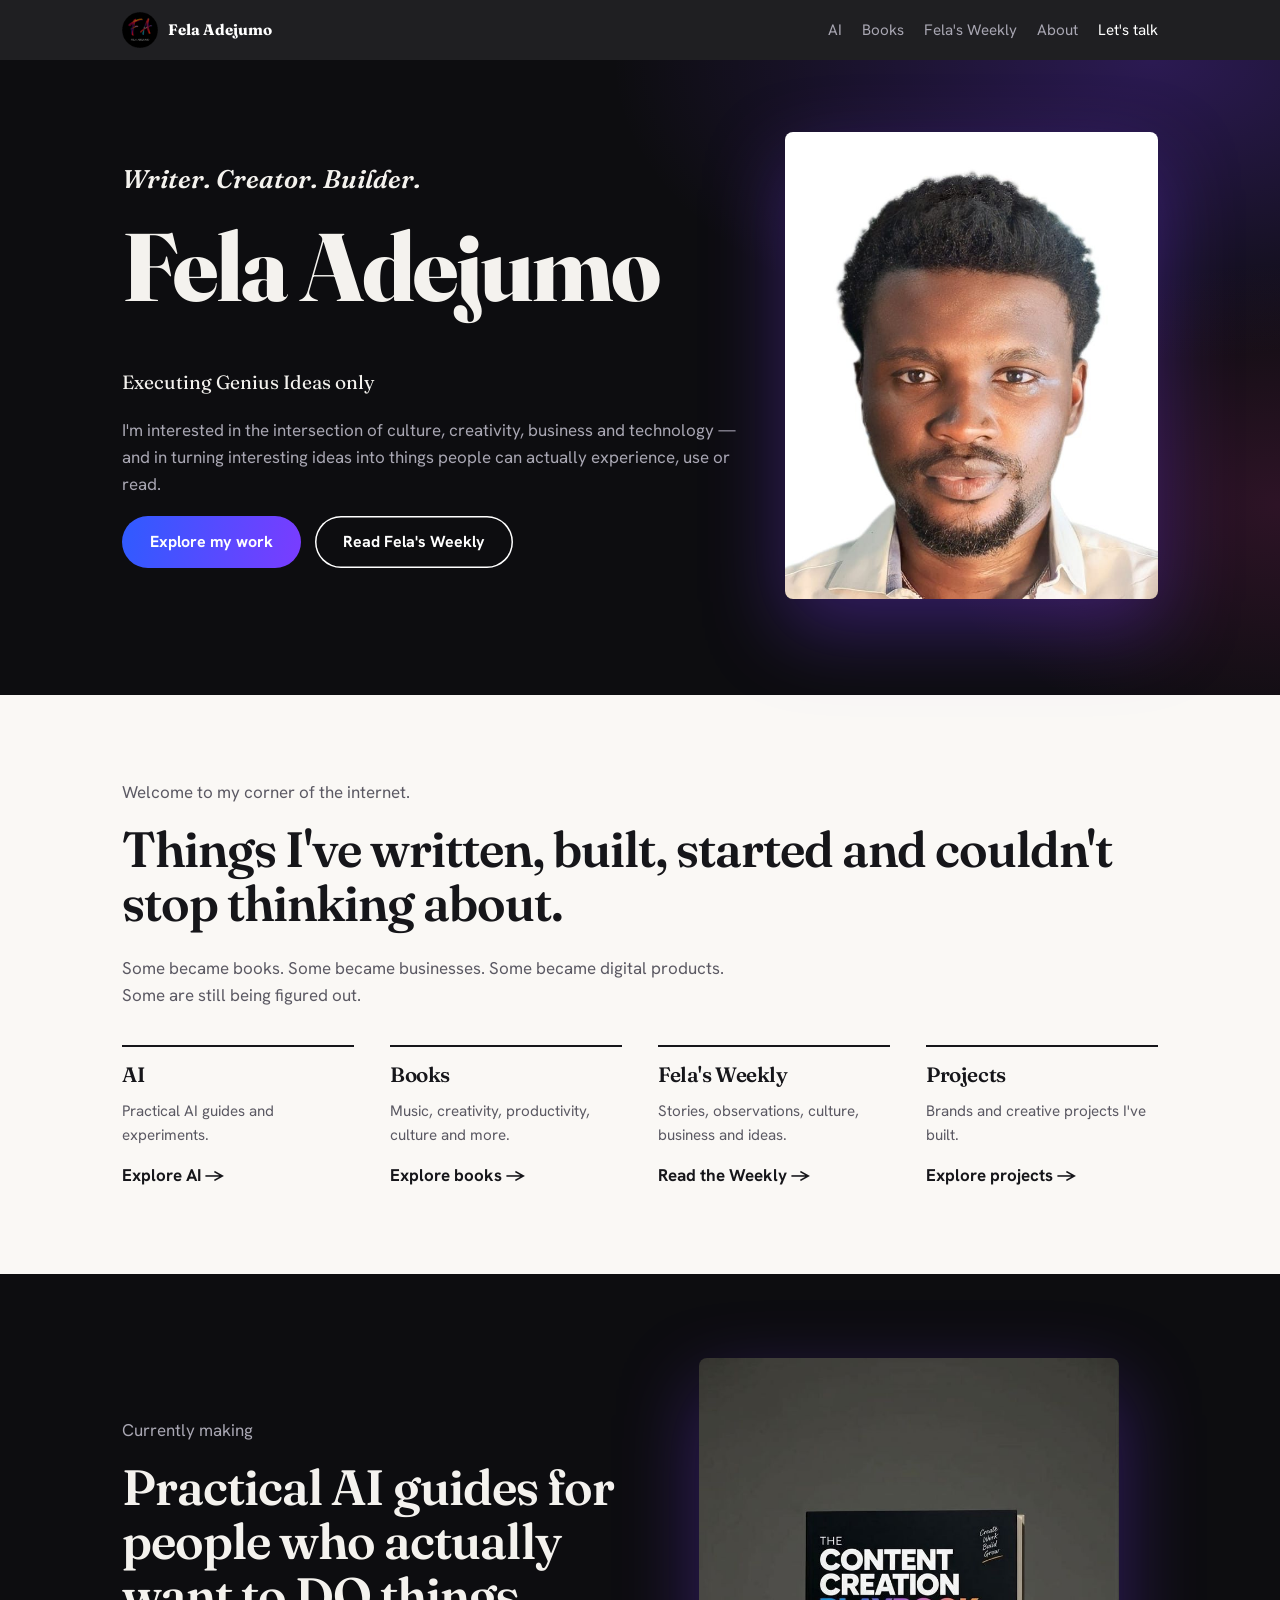
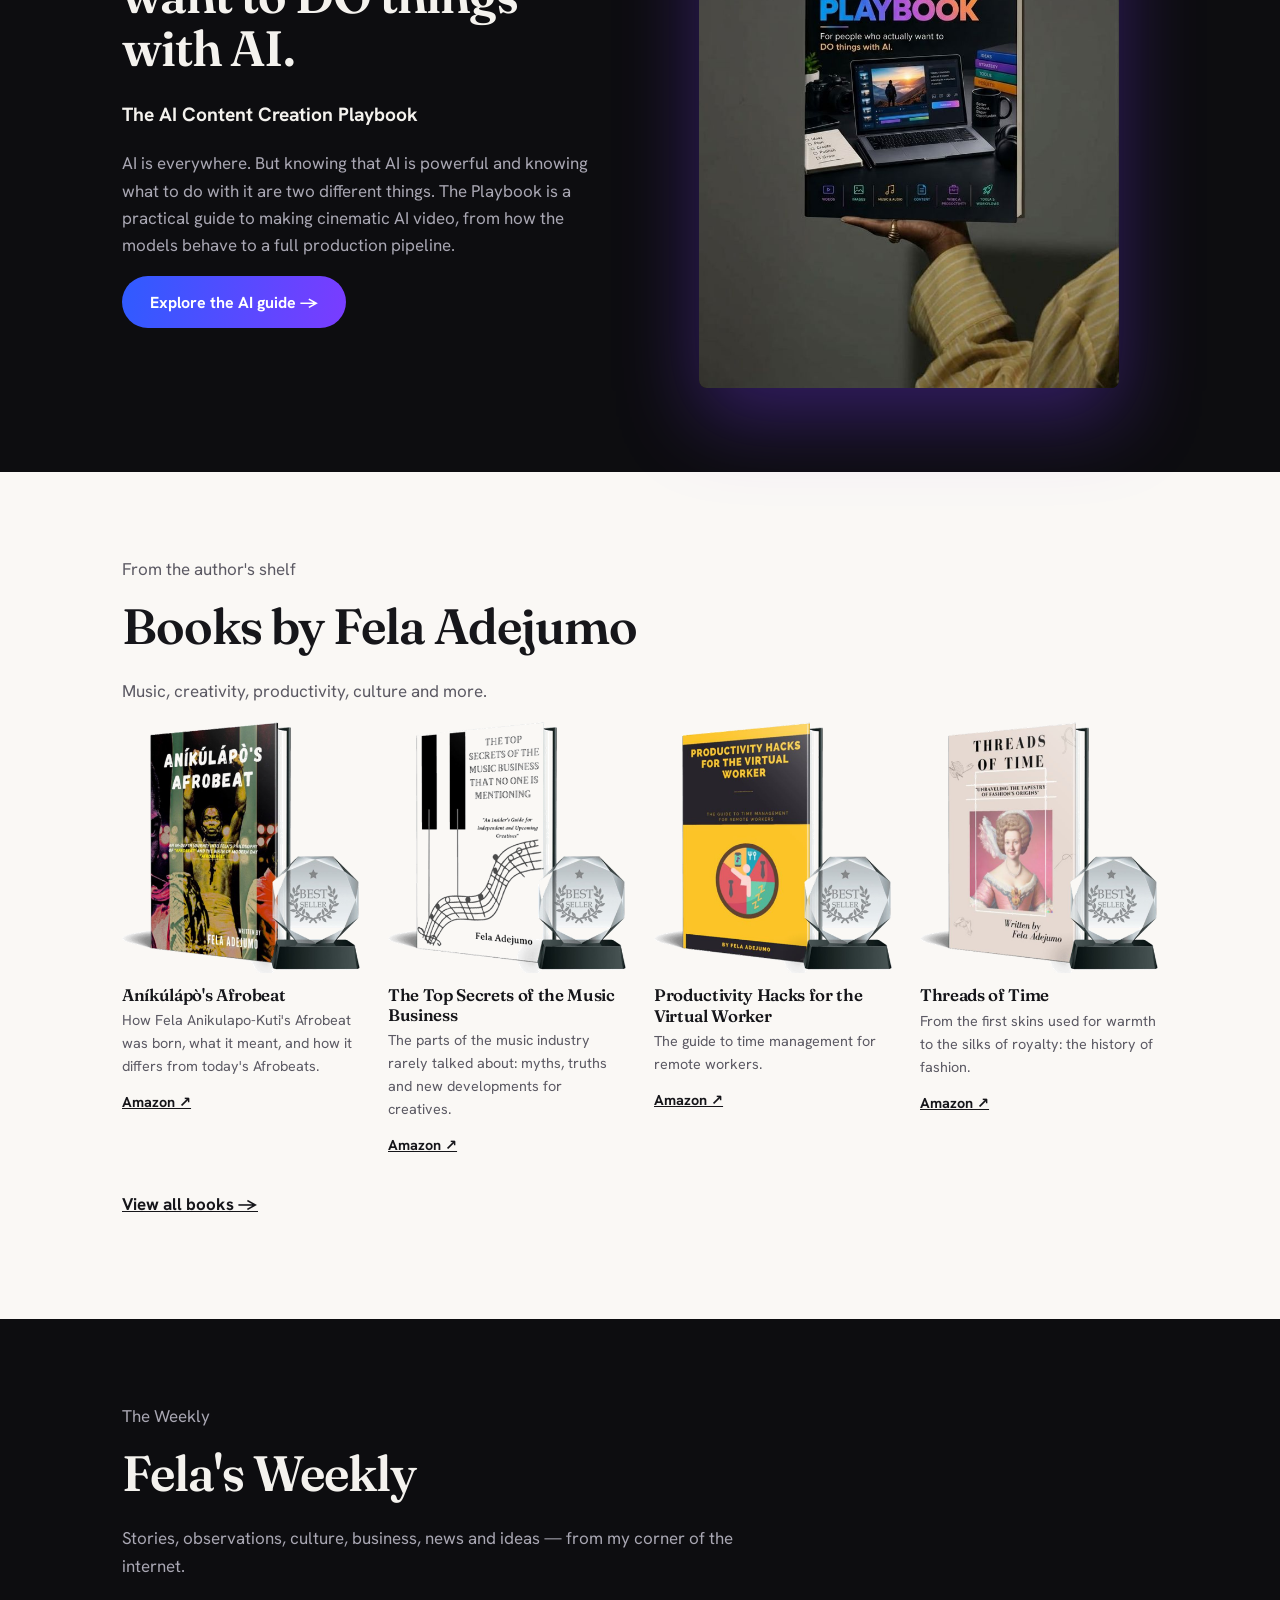
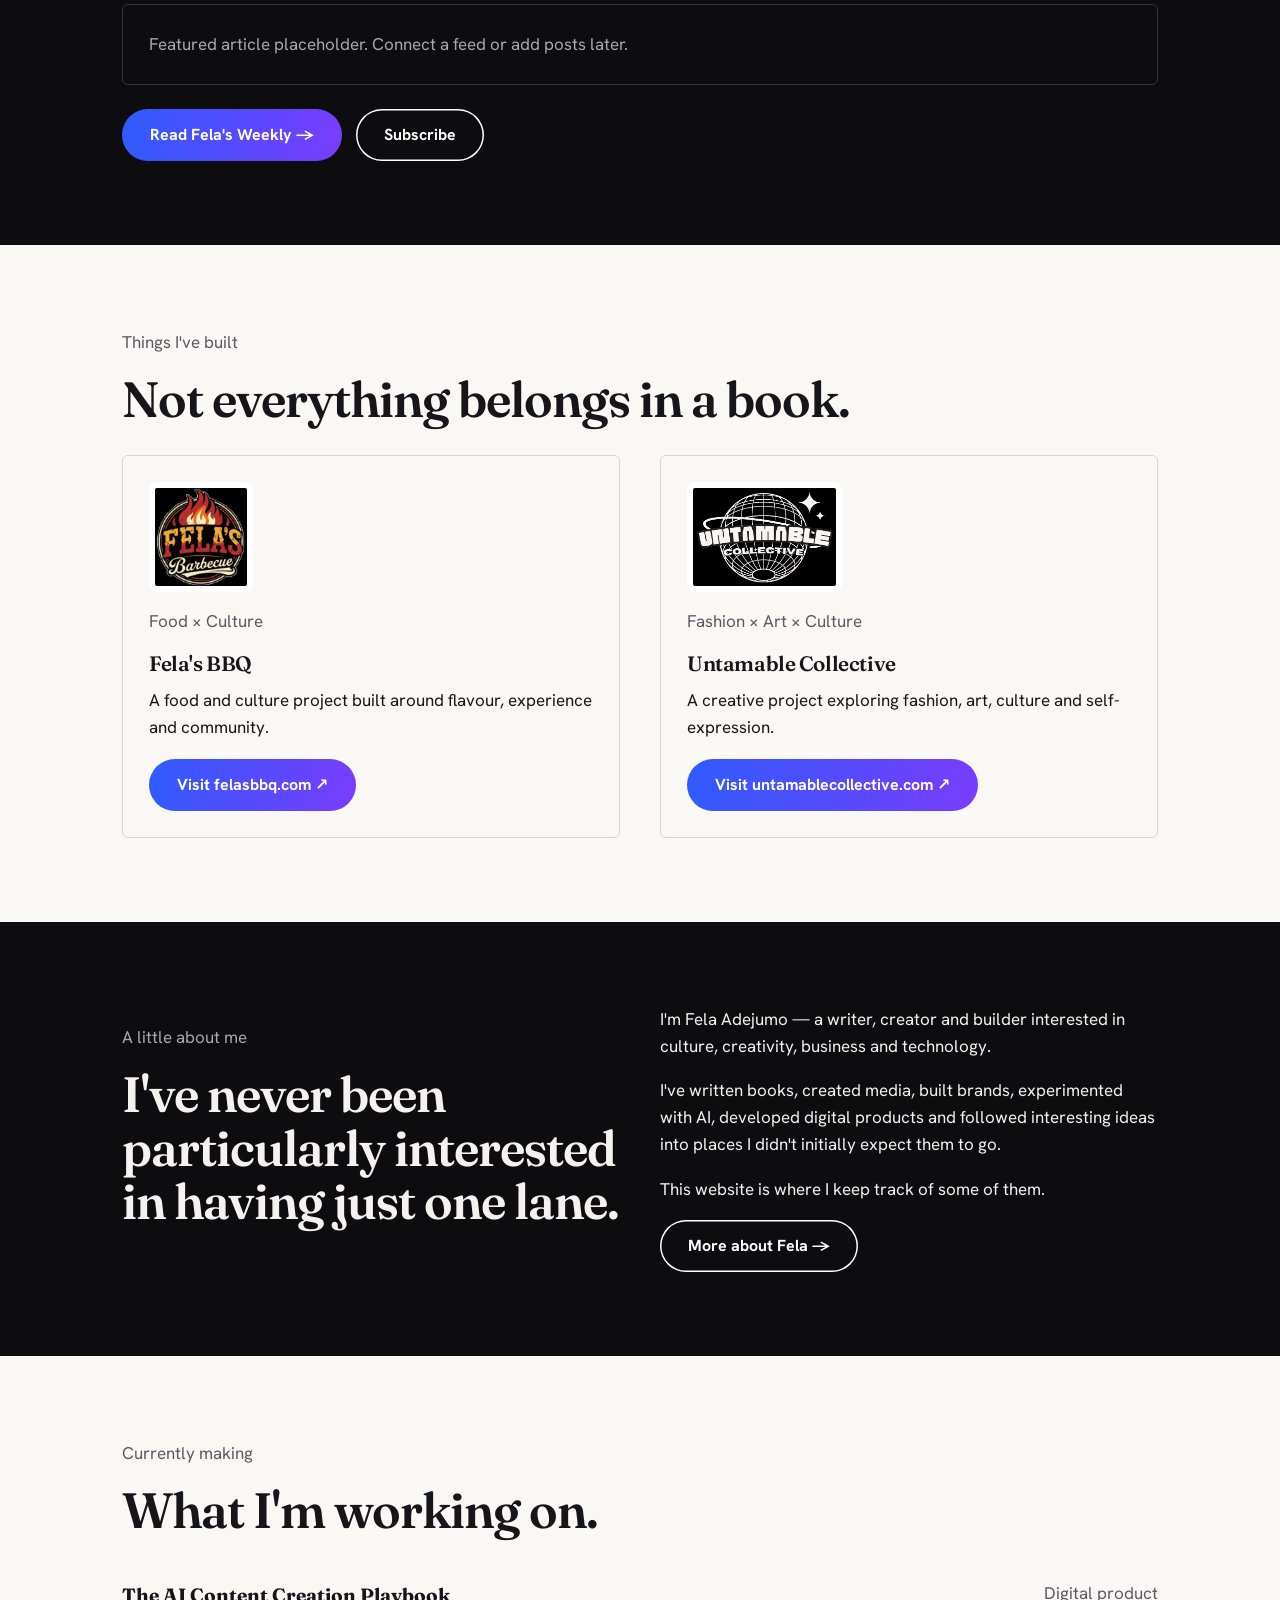
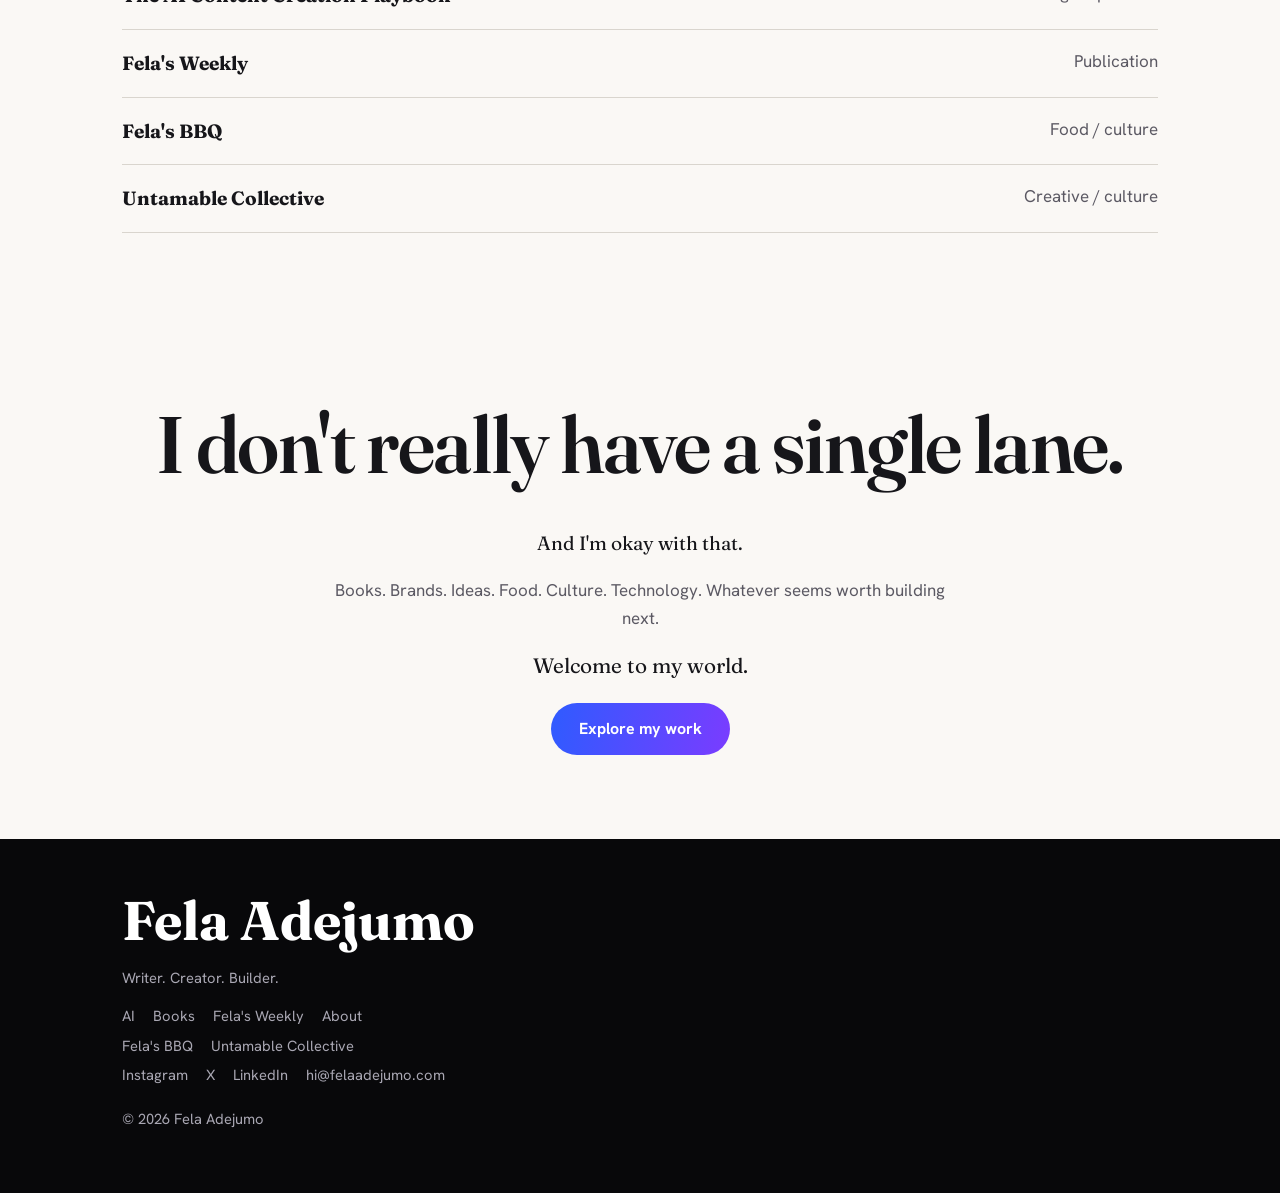
==== index.html @ f8b36928 "Update homepage hero text" ====
<!DOCTYPE html><html lang="en"><head><meta charset="utf-8"><meta name="viewport" content="width=device-width,initial-scale=1,viewport-fit=cover"><title>Fela Adejumo — Writer, Creator & Builder</title><meta name="description" content="The official home of Fela Adejumo — writer, creator and builder exploring culture, creativity, business, technology, books, digital products and more."><meta property="og:title" content="Fela Adejumo — Writer, Creator & Builder"><meta property="og:description" content="The official home of Fela Adejumo — writer, creator and builder exploring culture, creativity, business, technology, books, digital products and more."><meta property="og:type" content="website"><link rel="preconnect" href="https://fonts.googleapis.com"><link rel="preconnect" href="https://fonts.gstatic.com" crossorigin><link href="https://fonts.googleapis.com/css2?family=Fraunces:opsz,wght@9..144,400;9..144,600;9..144,800&family=Hanken+Grotesk:wght@400;500;700&display=swap" rel="stylesheet"><link rel="icon" href="/assets/favicon.png"><link rel="stylesheet" href="/assets/site.css"></head><body><nav><div class="wrap"><a href="/" style="margin:0;color:#fff;display:flex;align-items:center;gap:10px"><img src="/assets/logo.png" alt="" width="36" height="36"><b>Fela Adejumo</b></a><div class="links"><a href="/ai">AI</a><a href="/books">Books</a><a href="/felasweekly">Fela's Weekly</a><a href="/about">About</a><a class="cta" href="/about#talk" style="color:#fff">Let's talk</a></div></div></nav>
<header class="hero dark"><div class="wrap grid2" style="grid-template-columns:1.25fr .75fr"><div><p class="tag">Writer. Creator. Builder.</p><h1>Fela Adejumo</h1>
<p class="lede" style="font-family:var(--serif);max-width:24em">Executing Genius Ideas only</p>
<p class="mute">I'm interested in the intersection of culture, creativity, business and technology — and in turning interesting ideas into things people can actually experience, use or read.</p>
<div class="row"><a class="btn" href="#paths">Explore my work</a><a class="btn ghost" href="/felasweekly">Read Fela's Weekly</a></div>
</div><img class="shot" src="/assets/fela.jpg" alt="Portrait of Fela Adejumo" style="margin-inline:auto"></div></header>
<section id="paths"><div class="wrap"><p class="mute">Welcome to my corner of the internet.</p><h2>Things I've written, built, started and couldn't stop thinking about.</h2>
<p class="mute">Some became books. Some became businesses. Some became digital products. Some are still being figured out.</p>
<div class="grid" style="margin-top:36px">
<div class="path"><h3>AI</h3><p>Practical AI guides and experiments.</p><a href="/ai">Explore AI →</a></div>
<div class="path"><h3>Books</h3><p>Music, creativity, productivity, culture and more.</p><a href="/books">Explore books →</a></div>
<div class="path"><h3>Fela's Weekly</h3><p>Stories, observations, culture, business and ideas.</p><a href="/felasweekly">Read the Weekly →</a></div>
<div class="path"><h3>Projects</h3><p>Brands and creative projects I've built.</p><a href="#projects">Explore projects →</a></div></div></div></section>
<section class="dark"><div class="wrap grid2"><div><p class="mute">Currently making</p><h2>Practical AI guides for people who actually want to DO things with AI.</h2>
<p class="lede"><strong>The AI Content Creation Playbook</strong></p>
<p class="mute">AI is everywhere. But knowing that AI is powerful and knowing what to do with it are two different things. The Playbook is a practical guide to making cinematic AI video, from how the models behave to a full production pipeline.</p>
<a class="btn" href="/ai">Explore the AI guide →</a></div>
<img class="shot" src="/assets/playbook-held.jpg" alt="The AI Content Creation Playbook cover" style="margin-inline:auto"></div></section>
<section><div class="wrap"><p class="mute">From the author's shelf</p><h2>Books by Fela Adejumo</h2><p class="mute">Music, creativity, productivity, culture and more.</p><div class="books"><div class="book"><img src="/assets/books/anikulapos-afrobeat.png" alt="Aníkúlápò's Afrobeat book mockup" loading="lazy"><h3>Aníkúlápò's Afrobeat</h3><p>How Fela Anikulapo-Kuti's Afrobeat was born, what it meant, and how it differs from today's Afrobeats.</p><a href="https://www.amazon.com/dp/B0BW23RTCP" target="_blank" rel="noopener" style="font-weight:700;font-size:.9rem">Amazon ↗</a></div><div class="book"><img src="/assets/books/top-secrets-music-business.png" alt="The Top Secrets of the Music Business book mockup" loading="lazy"><h3>The Top Secrets of the Music Business</h3><p>The parts of the music industry rarely talked about: myths, truths and new developments for creatives.</p><a href="https://www.amazon.com/dp/B0BT4ZFTXP" target="_blank" rel="noopener" style="font-weight:700;font-size:.9rem">Amazon ↗</a></div><div class="book"><img src="/assets/books/productivity-hacks.png" alt="Productivity Hacks for the Virtual Worker book mockup" loading="lazy"><h3>Productivity Hacks for the Virtual Worker</h3><p>The guide to time management for remote workers.</p><a href="https://www.amazon.com/dp/B0BVD2M5XX" target="_blank" rel="noopener" style="font-weight:700;font-size:.9rem">Amazon ↗</a></div><div class="book"><img src="/assets/books/threads-of-time.png" alt="Threads of Time book mockup" loading="lazy"><h3>Threads of Time</h3><p>From the first skins used for warmth to the silks of royalty: the history of fashion.</p><a href="https://www.amazon.com/dp/B0C2RH7JQJ" target="_blank" rel="noopener" style="font-weight:700;font-size:.9rem">Amazon ↗</a></div></div><p style="margin-top:32px"><a href="/books" style="font-weight:700">View all books →</a></p></div></section>
<section class="dark"><div class="wrap"><p class="mute">The Weekly</p><h2>Fela's Weekly</h2><p class="mute">Stories, observations, culture, business, news and ideas — from my corner of the internet.</p>
<div class="card" style="margin:24px 0"><p class="mute" style="margin:0">Featured article placeholder. Connect a feed or add posts later.</p></div>
<div class="row"><a class="btn" href="/felasweekly">Read Fela's Weekly →</a><a class="btn ghost" href="/felasweekly#subscribe">Subscribe</a></div></div></section>
<section id="projects"><div class="wrap"><p class="mute">Things I've built</p><h2>Not everything belongs in a book.</h2>
<div class="grid2" style="align-items:stretch;margin-top:28px">
<div class="card"><img src="/assets/projects/felas-bbq.png" alt="Fela's Barbecue logo" height="110" style="height:110px;width:auto;max-width:100%;background:#fff;border-radius:8px;padding:6px;margin-bottom:16px;display:block"><p class="mute">Food × Culture</p><h3>Fela's BBQ</h3><p>A food and culture project built around flavour, experience and community.</p><a class="btn" href="https://felasbbq.com" rel="noopener">Visit felasbbq.com ↗</a></div>
<div class="card"><img src="/assets/projects/untamable-collective.png" alt="Untamable Collective logo" height="110" style="height:110px;width:auto;max-width:100%;background:#fff;border-radius:8px;padding:6px;margin-bottom:16px;display:block"><p class="mute">Fashion × Art × Culture</p><h3>Untamable Collective</h3><p>A creative project exploring fashion, art, culture and self-expression.</p><a class="btn" href="https://untamablecollective.com" rel="noopener">Visit untamablecollective.com ↗</a></div></div></div></section>
<section class="dark"><div class="wrap grid2"><div><p class="mute">A little about me</p><h2>I've never been particularly interested in having just one lane.</h2></div>
<div><p>I'm Fela Adejumo — a writer, creator and builder interested in culture, creativity, business and technology.</p><p>I've written books, created media, built brands, experimented with AI, developed digital products and followed interesting ideas into places I didn't initially expect them to go.</p><p>This website is where I keep track of some of them.</p><a class="btn ghost" href="/about">More about Fela →</a></div></div></section>
<section><div class="wrap"><p class="mute">Currently making</p><h2>What I'm working on.</h2><div class="list">
<div><b>The AI Content Creation Playbook</b><span class="mute">Digital product</span></div><div><b>Fela's Weekly</b><span class="mute">Publication</span></div><div><b>Fela's BBQ</b><span class="mute">Food / culture</span></div><div><b>Untamable Collective</b><span class="mute">Creative / culture</span></div></div></div></section>
<section class="big-close"><div class="wrap"><h2>I don't really have a single lane.</h2><p class="lede serif" style="margin-inline:auto">And I'm okay with that.</p>
<p class="mute" style="margin-inline:auto">Books. Brands. Ideas. Food. Culture. Technology. Whatever seems worth building next.</p><p class="serif" style="font-size:1.3rem;margin-inline:auto">Welcome to my world.</p><a class="btn" href="#paths">Explore my work</a></div></section><footer><div class="wrap"><b>Fela Adejumo</b><p>Writer. Creator. Builder.</p><div class="l"><a href="/ai">AI</a><a href="/books">Books</a><a href="/felasweekly">Fela's Weekly</a><a href="/about">About</a></div><div class="l"><a href="https://felasbbq.com">Fela's BBQ</a><a href="https://untamablecollective.com">Untamable Collective</a></div><div class="l"><a href="https://instagram.com/felaadejumo" rel="noopener">Instagram</a><a href="https://x.com/felaadejumo" rel="noopener">X</a><a href="https://linkedin.com/in/richardadejumo" rel="noopener">LinkedIn</a><a href="mailto:hi@felaadejumo.com">hi@felaadejumo.com</a></div><p style="margin-top:20px">© <span id="yr">2026</span> Fela Adejumo</p></div></footer><script>document.getElementById("yr").textContent=new Date().getFullYear()</script></body></html>
---- assets/site.css ----
:root{--bg:#faf8f5;--fg:#16161a;--mute:#5b5963;--line:#d9d5ce;--dk:#0d0d10;--dkfg:#f4f2ee;--dkmute:#a9a7b3;--blue:#2f5bff;--violet:#7a3cff;--mag:#d6339a;--serif:"Fraunces",Georgia,serif;--sans:"Hanken Grotesk",system-ui,sans-serif;box-sizing:border-box;padding-top:env(safe-area-inset-top,0px);padding-bottom:env(safe-area-inset-bottom,0px)}
@media(prefers-color-scheme:dark){:root:not([data-theme=light]){--bg:#17171c;--fg:#f1efea;--mute:#a6a4ae;--line:#34343c}}
:root[data-theme=dark]{--bg:#17171c;--fg:#f1efea;--mute:#a6a4ae;--line:#34343c}
*,*::before,*::after{box-sizing:inherit}html{scroll-behavior:smooth}
body{margin:0;background:var(--bg);color:var(--fg);font:400 17px/1.6 var(--sans);-webkit-font-smoothing:antialiased}
a{color:inherit}:focus-visible{outline:3px solid var(--blue);outline-offset:3px}
.wrap{max-width:1080px;margin:0 auto;padding:0 22px}section{padding:84px 0}
.dark{background:var(--dk);color:var(--dkfg)}.dark .mute{color:var(--dkmute)}.mute{color:var(--mute)}
h1,h2,h3{font-family:var(--serif);font-weight:600;line-height:1.08;letter-spacing:-.02em;margin:0 0 .5em}
h1{font-size:clamp(2.6rem,9vw,6rem);font-weight:800}h2{font-size:clamp(1.9rem,4.6vw,3.1rem)}h3{font-size:1.3rem;line-height:1.2}
p{margin:0 0 1em;max-width:62ch}.lede{font-size:1.2rem}.serif{font-family:var(--serif)}
.btn{display:inline-flex;align-items:center;min-height:52px;padding:0 28px;border-radius:999px;background:linear-gradient(100deg,var(--blue),var(--violet));color:#fff;font:700 1rem var(--sans);text-decoration:none}
.ghost{background:none;box-shadow:inset 0 0 0 1.5px currentColor}.row{display:flex;gap:14px;flex-wrap:wrap}
nav{position:sticky;top:0;z-index:10;background:rgba(13,13,16,.92);backdrop-filter:blur(8px);color:var(--dkfg);padding-top:env(safe-area-inset-top,0px)}
nav .wrap{display:flex;justify-content:space-between;align-items:center;min-height:60px}nav b{font-family:var(--serif)}
nav a{text-decoration:none;font-size:.95rem;margin-left:20px;color:var(--dkmute)}nav a:hover,nav a[aria-current]{color:#fff}
@media(max-width:700px){nav .links a:not(.cta){display:none}}
.hero{padding:72px 0 96px;background:radial-gradient(900px 500px at 90% 0,rgba(122,60,255,.28),transparent 60%),radial-gradient(600px 400px at 100% 70%,rgba(214,51,154,.16),transparent 60%),var(--dk)}
.tag{font:600 clamp(1.1rem,3vw,1.6rem) var(--serif);font-style:italic;margin:0 0 20px}
.grid{display:grid;gap:36px;grid-template-columns:repeat(4,1fr)}.grid2{display:grid;gap:40px;grid-template-columns:1fr 1fr;align-items:center}
.path{border-top:2px solid var(--fg);padding-top:16px}.path p{color:var(--mute);font-size:.95rem}.path a{font-weight:700;text-decoration:none}
.cover{aspect-ratio:3/4;max-width:300px;width:100%;border-radius:6px;background:linear-gradient(160deg,#1a1a22,#0a0a0d);box-shadow:0 30px 80px rgba(122,60,255,.4),0 0 0 1px #34343f;padding:24px 20px;display:flex;flex-direction:column;justify-content:space-between;position:relative;overflow:hidden;color:#fff}
.cover::after{content:"";position:absolute;inset:auto -20% -15%;height:40%;background:linear-gradient(90deg,var(--blue),var(--violet),var(--mag));filter:blur(40px);opacity:.7}
.cover>*{position:relative;z-index:1}.cover strong{font:800 1.8rem/1 var(--serif)}.cover small{color:var(--dkmute)}
.books{display:grid;gap:28px;grid-template-columns:repeat(5,1fr)}.books.big{grid-template-columns:repeat(3,1fr)}
.book .bc{aspect-ratio:2/3;border-radius:4px;background:#26262d;color:#fff;padding:14px;display:flex;align-items:end;font:600 1rem/1.15 var(--serif);margin-bottom:12px}
.book h3{font-size:1.05rem;margin:0 0 4px}.book p{font-size:.9rem;color:var(--mute);margin:0}.big .book h3{font-size:1.3rem}
.card{border:1px solid var(--line);padding:26px;border-radius:6px}.dark .card{border-color:#34343c}
.note{border:1px dashed var(--mag);border-radius:8px;padding:12px 16px;font-size:.9rem;color:var(--mag);margin:24px 0;max-width:62ch}
.list>div{display:flex;justify-content:space-between;gap:16px;padding:18px 0;border-bottom:1px solid var(--line)}.list b{font-family:var(--serif);font-size:1.2rem}
.big-close{text-align:center}.big-close h2{font-size:clamp(2.4rem,7vw,5rem)}
footer{background:#08080a;color:var(--dkmute);padding:48px 0;font-size:.92rem}footer b{font:700 clamp(2rem,6vw,3.4rem) var(--serif);color:#fff;display:block;margin-bottom:12px}
footer a{margin-right:18px;text-decoration:none}footer .l{margin:6px 0}
@media(max-width:760px){section{padding:60px 0}.grid,.books.big,.books{grid-template-columns:1fr 1fr}.grid2{grid-template-columns:1fr}.cover{max-width:240px}}
@media(max-width:480px){.grid{grid-template-columns:1fr}}
.shot{display:block;width:100%;max-width:420px;height:auto;border-radius:8px;box-shadow:0 30px 80px rgba(122,60,255,.35)}
.phones{display:grid;grid-template-columns:repeat(3,1fr);gap:18px;margin:32px 0}.phones img{width:100%;height:auto;border-radius:14px;border:6px solid #26262d;box-shadow:0 20px 50px rgba(0,0,0,.4)}
@media(max-width:600px){.phones{grid-template-columns:1fr 1fr 1fr;gap:8px}.phones img{border-width:3px;border-radius:8px}}
.book img{width:100%;height:auto;display:block;margin-bottom:12px}.books{grid-template-columns:repeat(4,1fr)}.books.big{grid-template-columns:repeat(2,1fr)}@media(max-width:760px){.books{grid-template-columns:1fr 1fr}.books.big{grid-template-columns:1fr}}
.book p{margin:0 0 .7em}.big .book .btn{min-height:44px;padding:0 20px;margin-top:6px;font-size:.95rem}
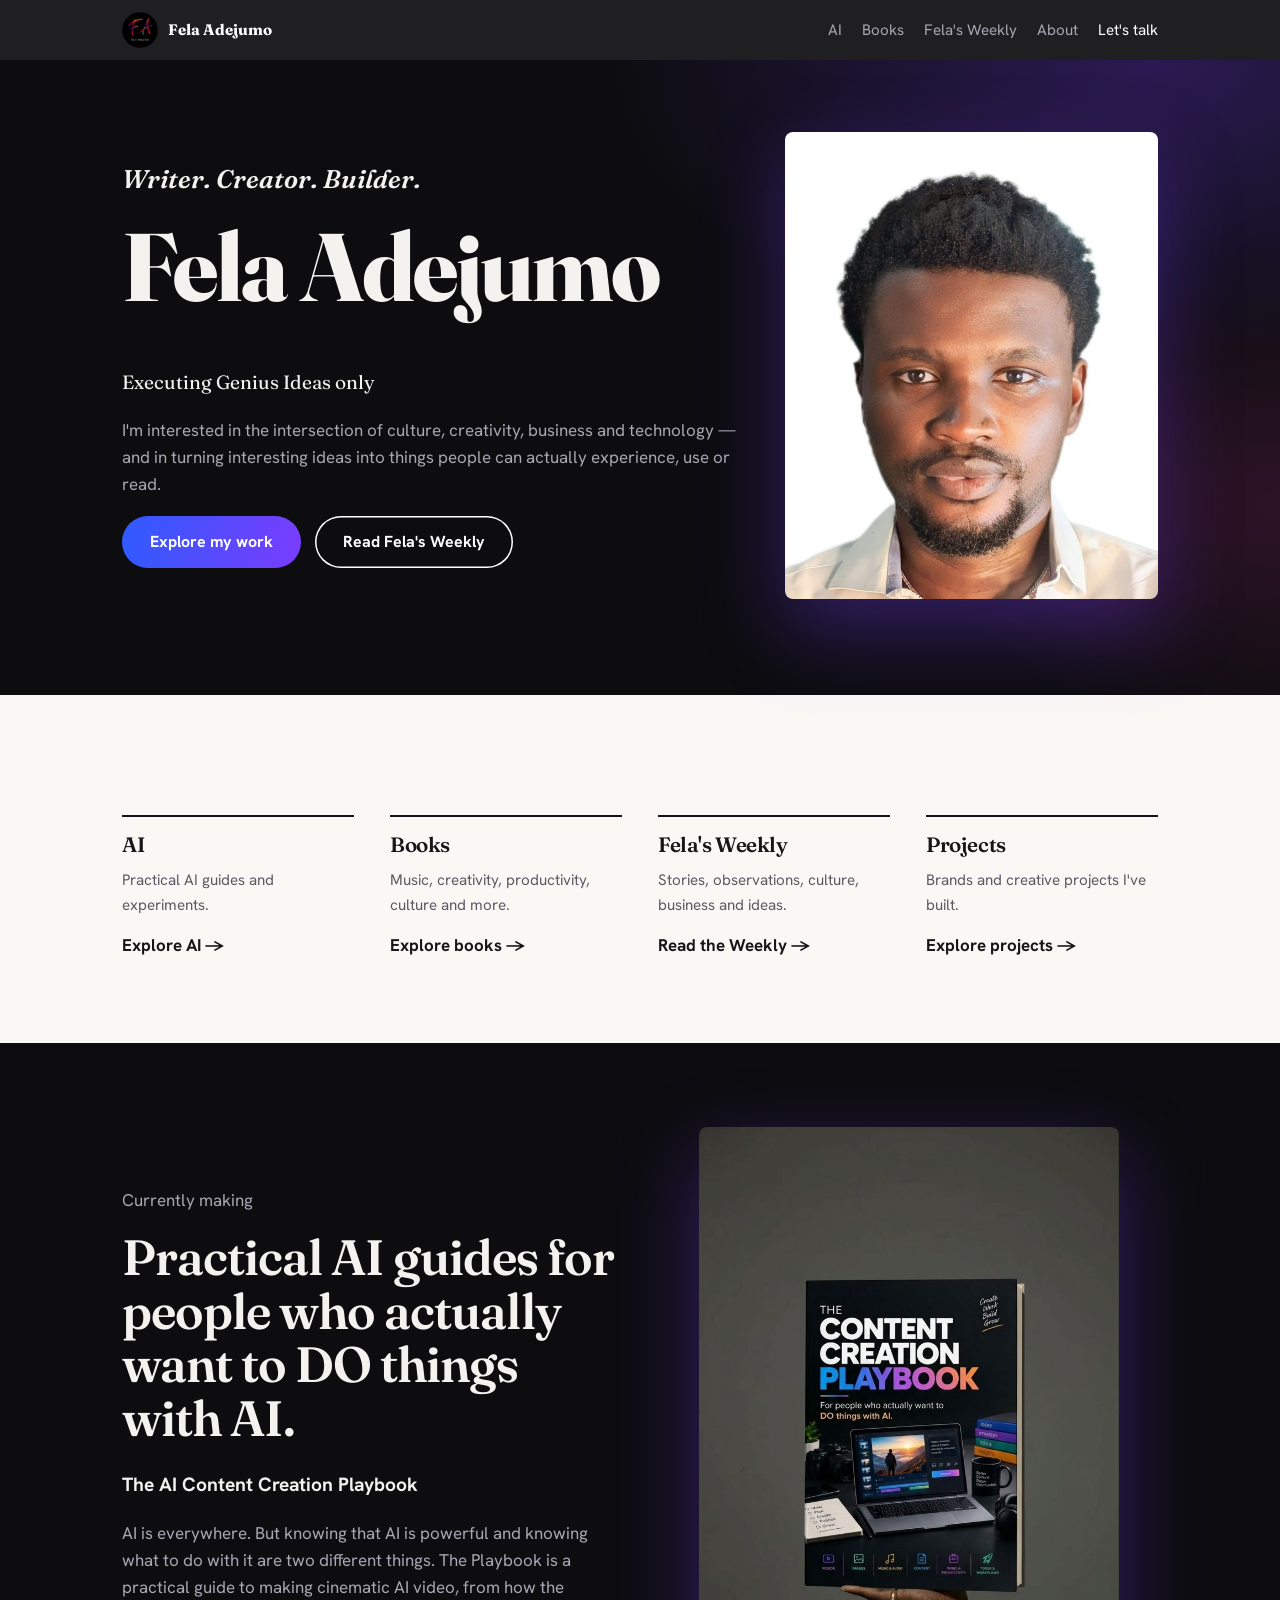
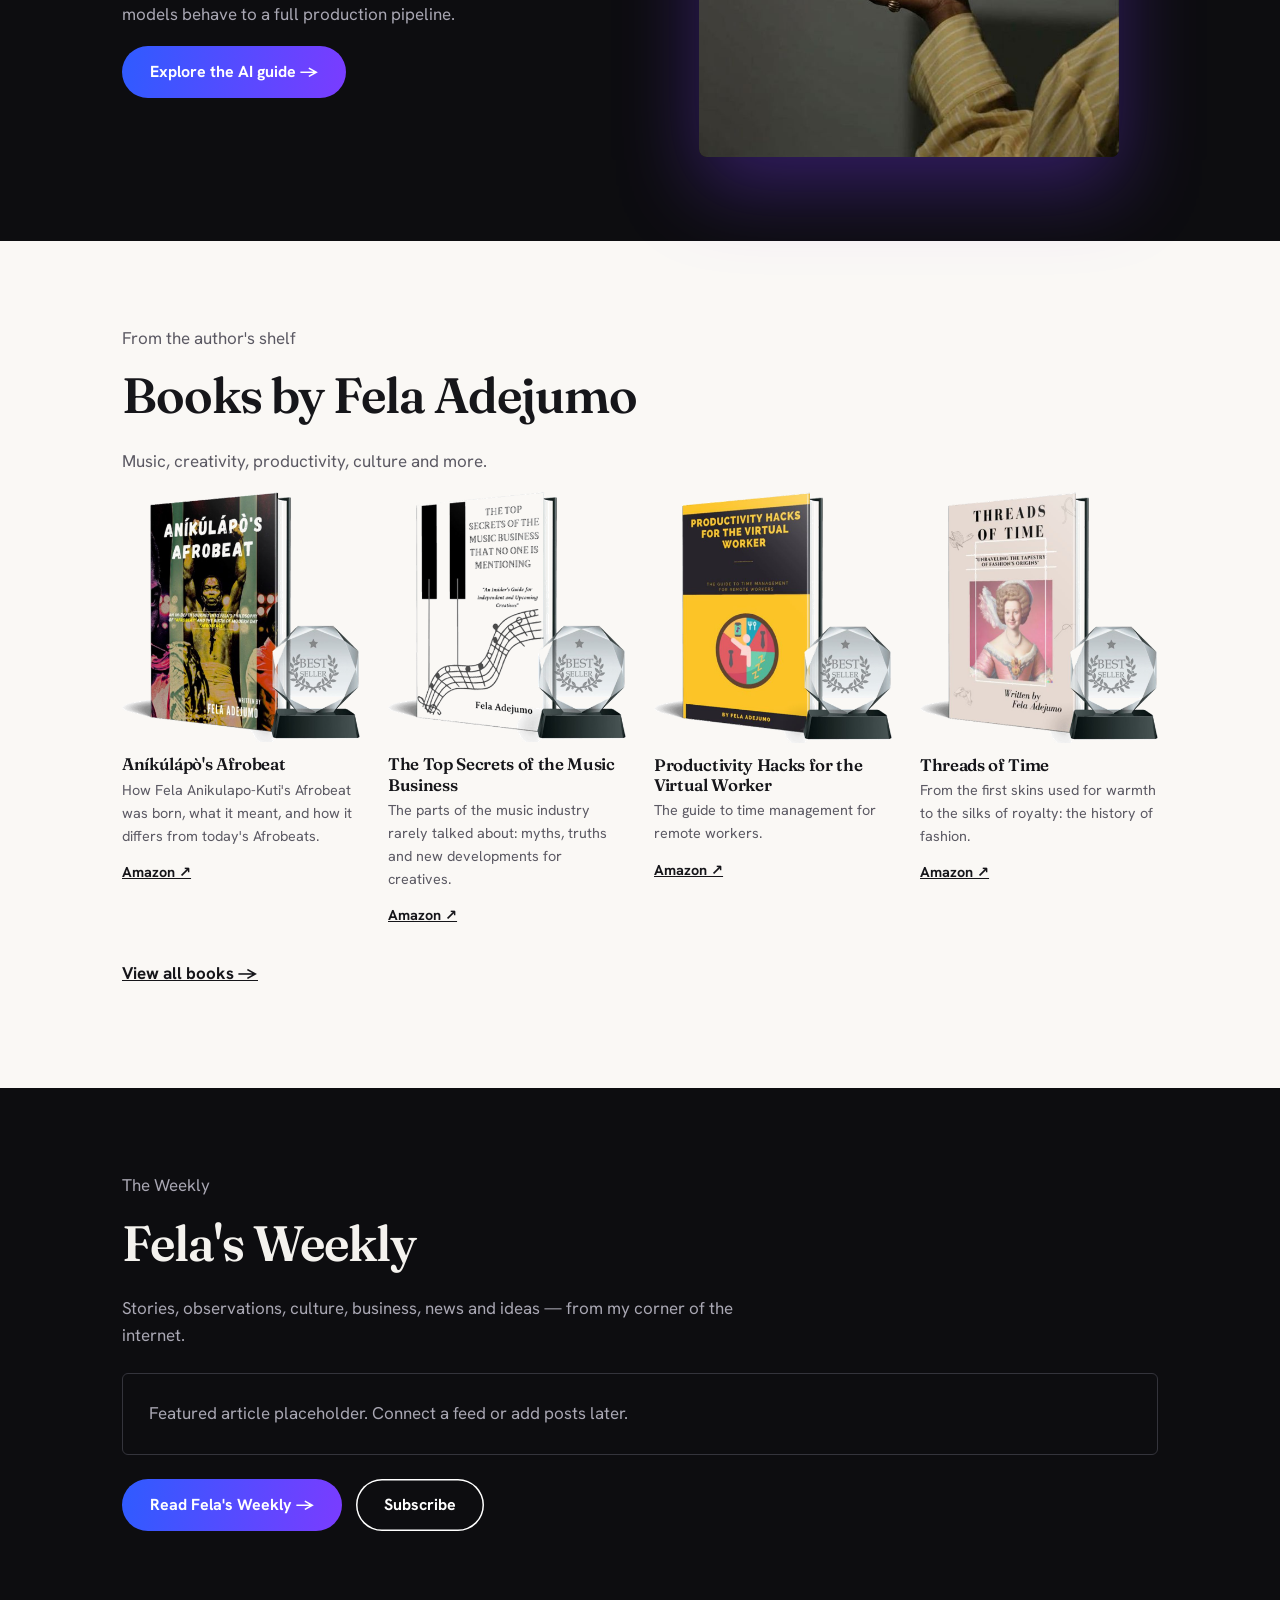
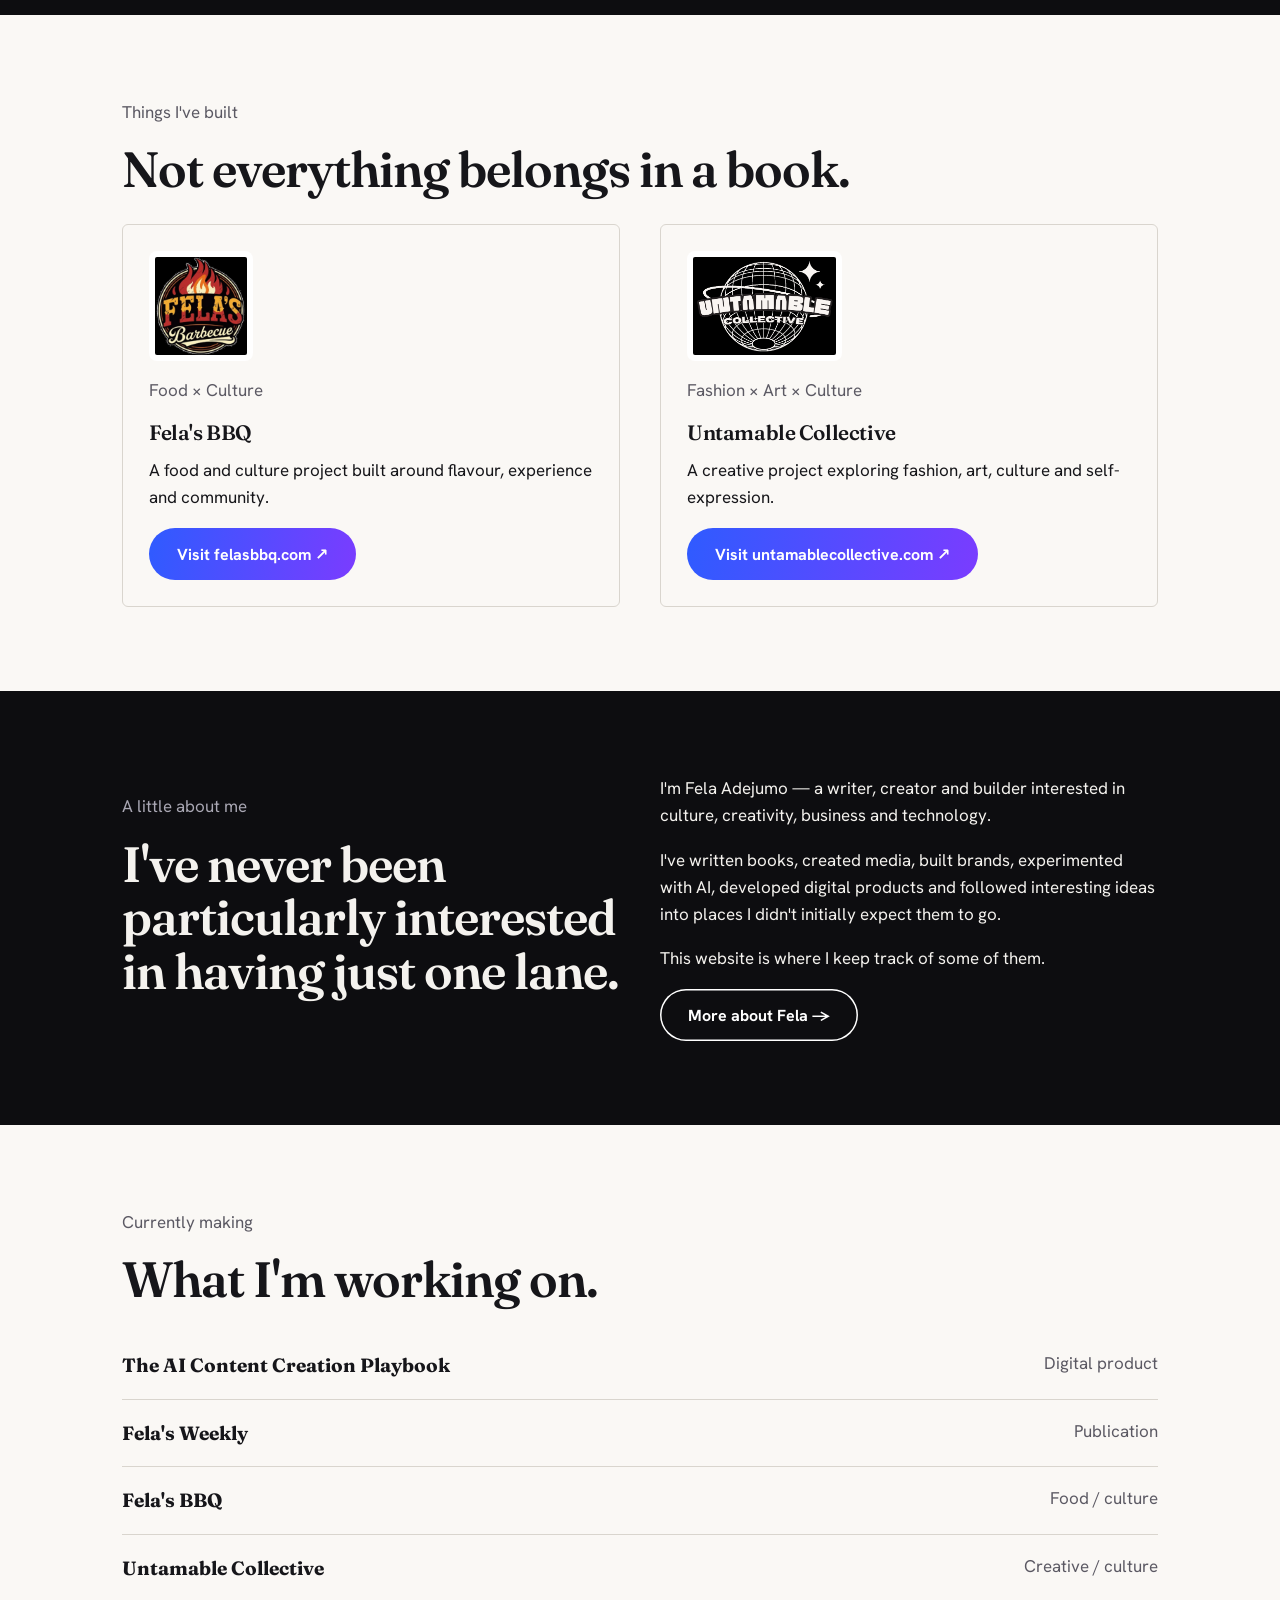
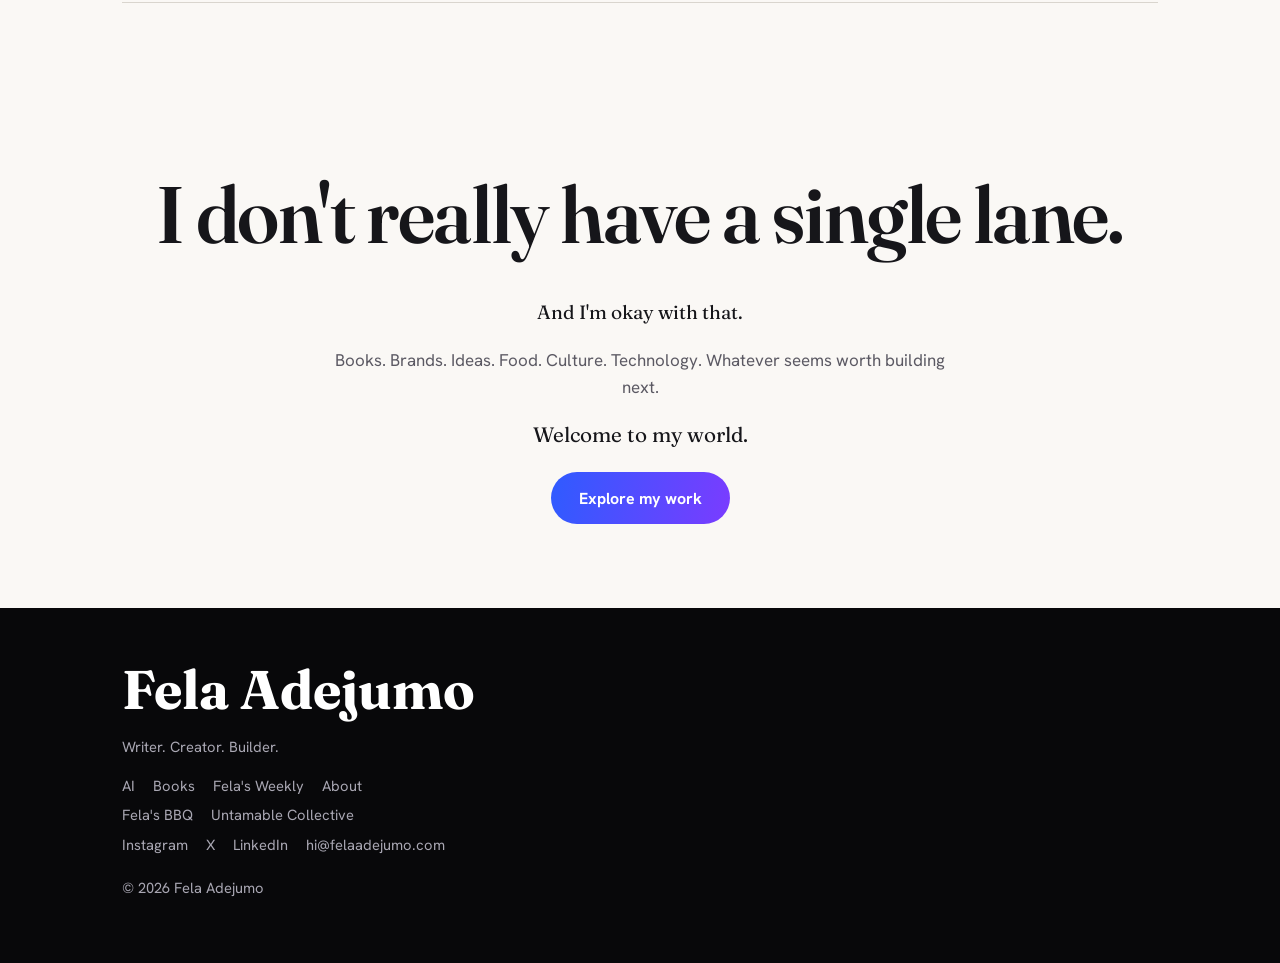
==== commit 06034a84: "Remove homepage intro text Co-authored-by: Copilot <223556219+Copilot@users.noreply.github.com>" ====
--- a/index.html
+++ b/index.html
@@ -4,9 +4,7 @@
 <p class="mute">I'm interested in the intersection of culture, creativity, business and technology — and in turning interesting ideas into things people can actually experience, use or read.</p>
 <div class="row"><a class="btn" href="#paths">Explore my work</a><a class="btn ghost" href="/felasweekly">Read Fela's Weekly</a></div>
 </div><img class="shot" src="/assets/fela.jpg" alt="Portrait of Fela Adejumo" style="margin-inline:auto"></div></header>
-<section id="paths"><div class="wrap"><p class="mute">Welcome to my corner of the internet.</p><h2>Things I've written, built, started and couldn't stop thinking about.</h2>
-<p class="mute">Some became books. Some became businesses. Some became digital products. Some are still being figured out.</p>
-<div class="grid" style="margin-top:36px">
+<section id="paths"><div class="wrap"><div class="grid" style="margin-top:36px">
 <div class="path"><h3>AI</h3><p>Practical AI guides and experiments.</p><a href="/ai">Explore AI →</a></div>
 <div class="path"><h3>Books</h3><p>Music, creativity, productivity, culture and more.</p><a href="/books">Explore books →</a></div>
 <div class="path"><h3>Fela's Weekly</h3><p>Stories, observations, culture, business and ideas.</p><a href="/felasweekly">Read the Weekly →</a></div>
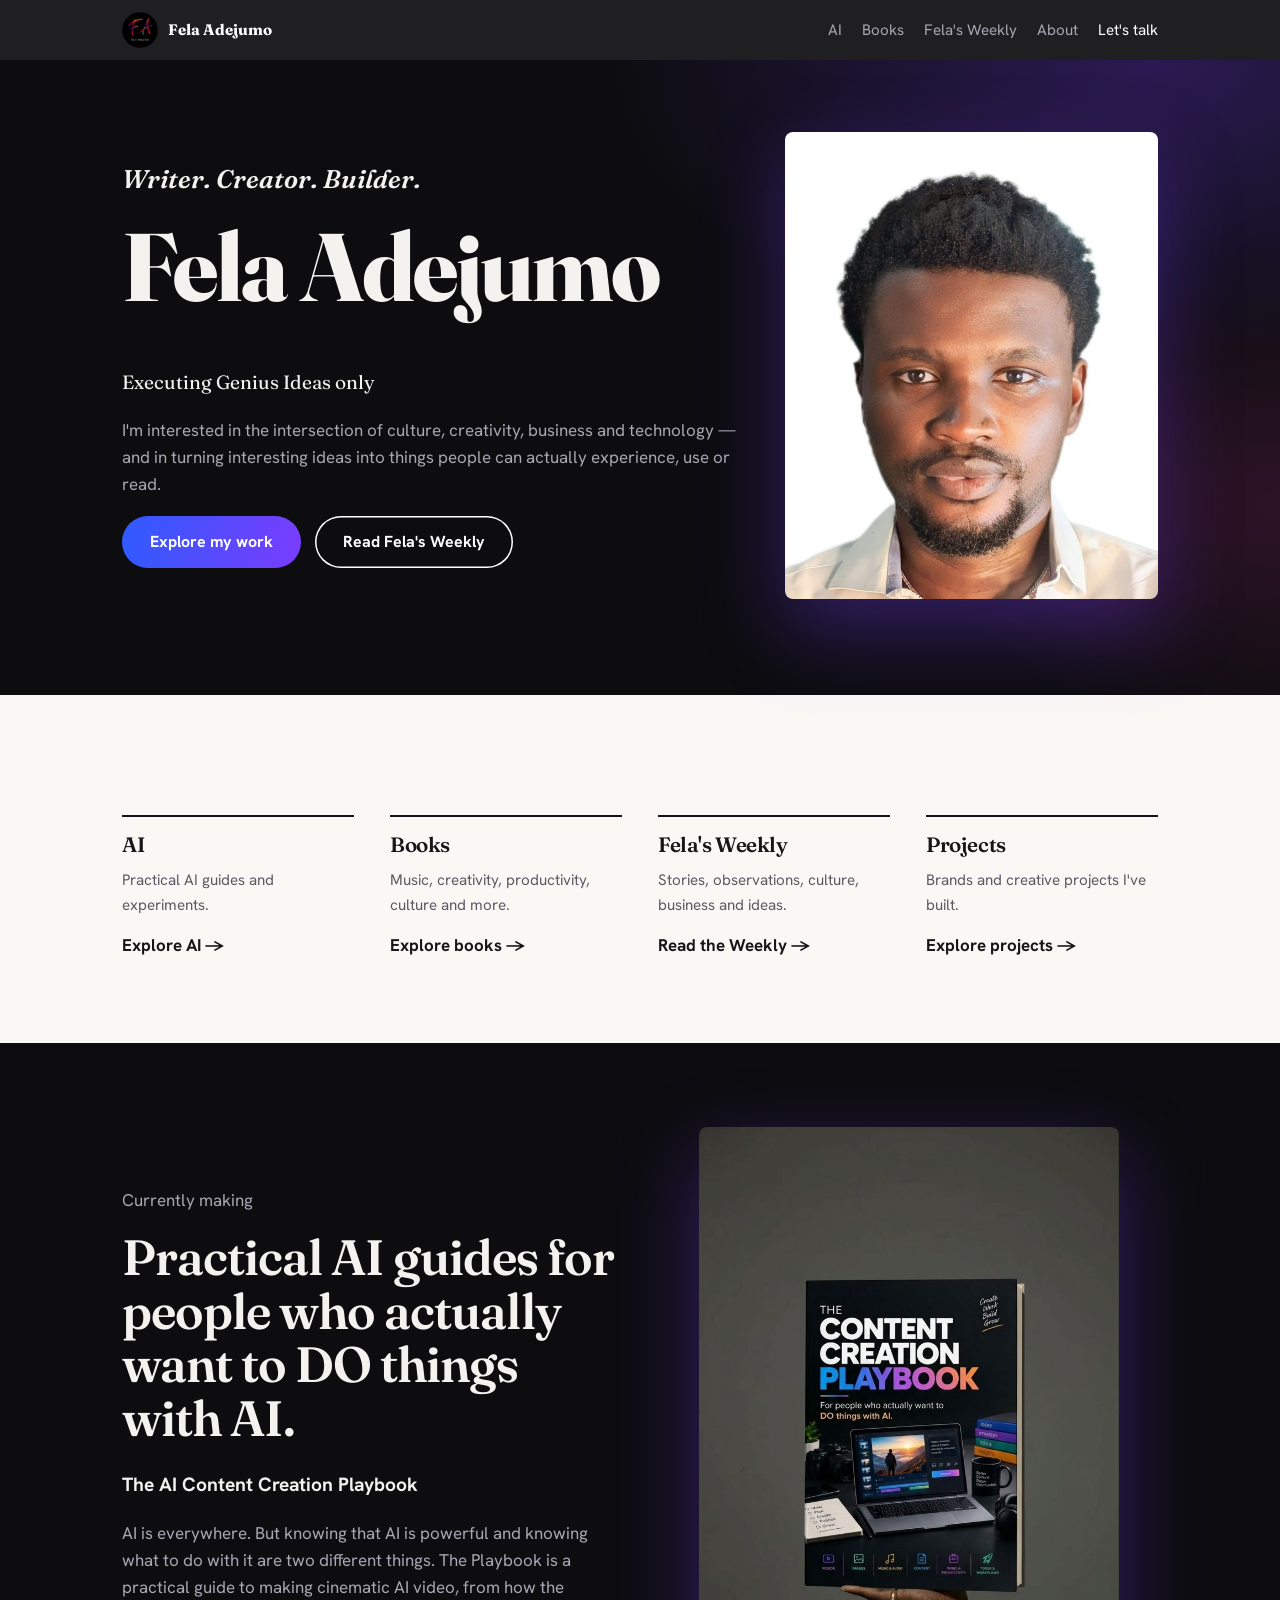
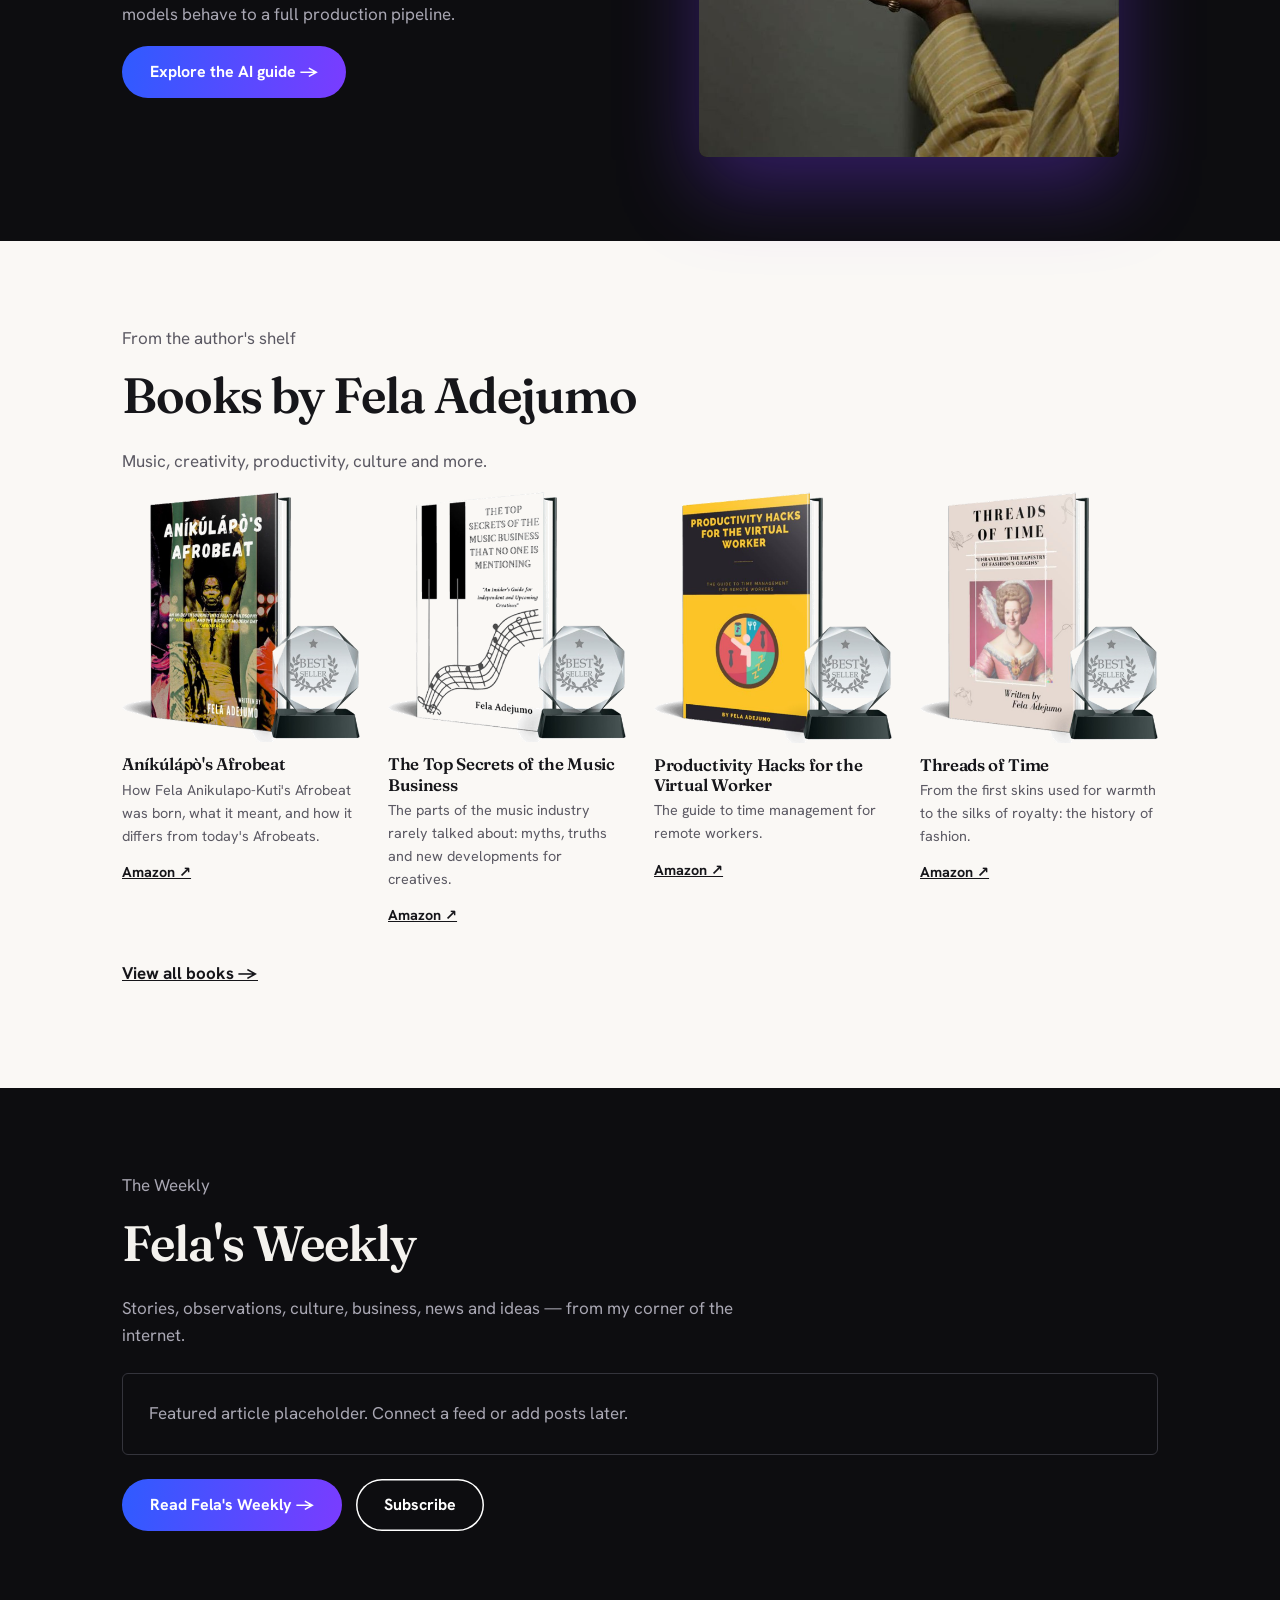
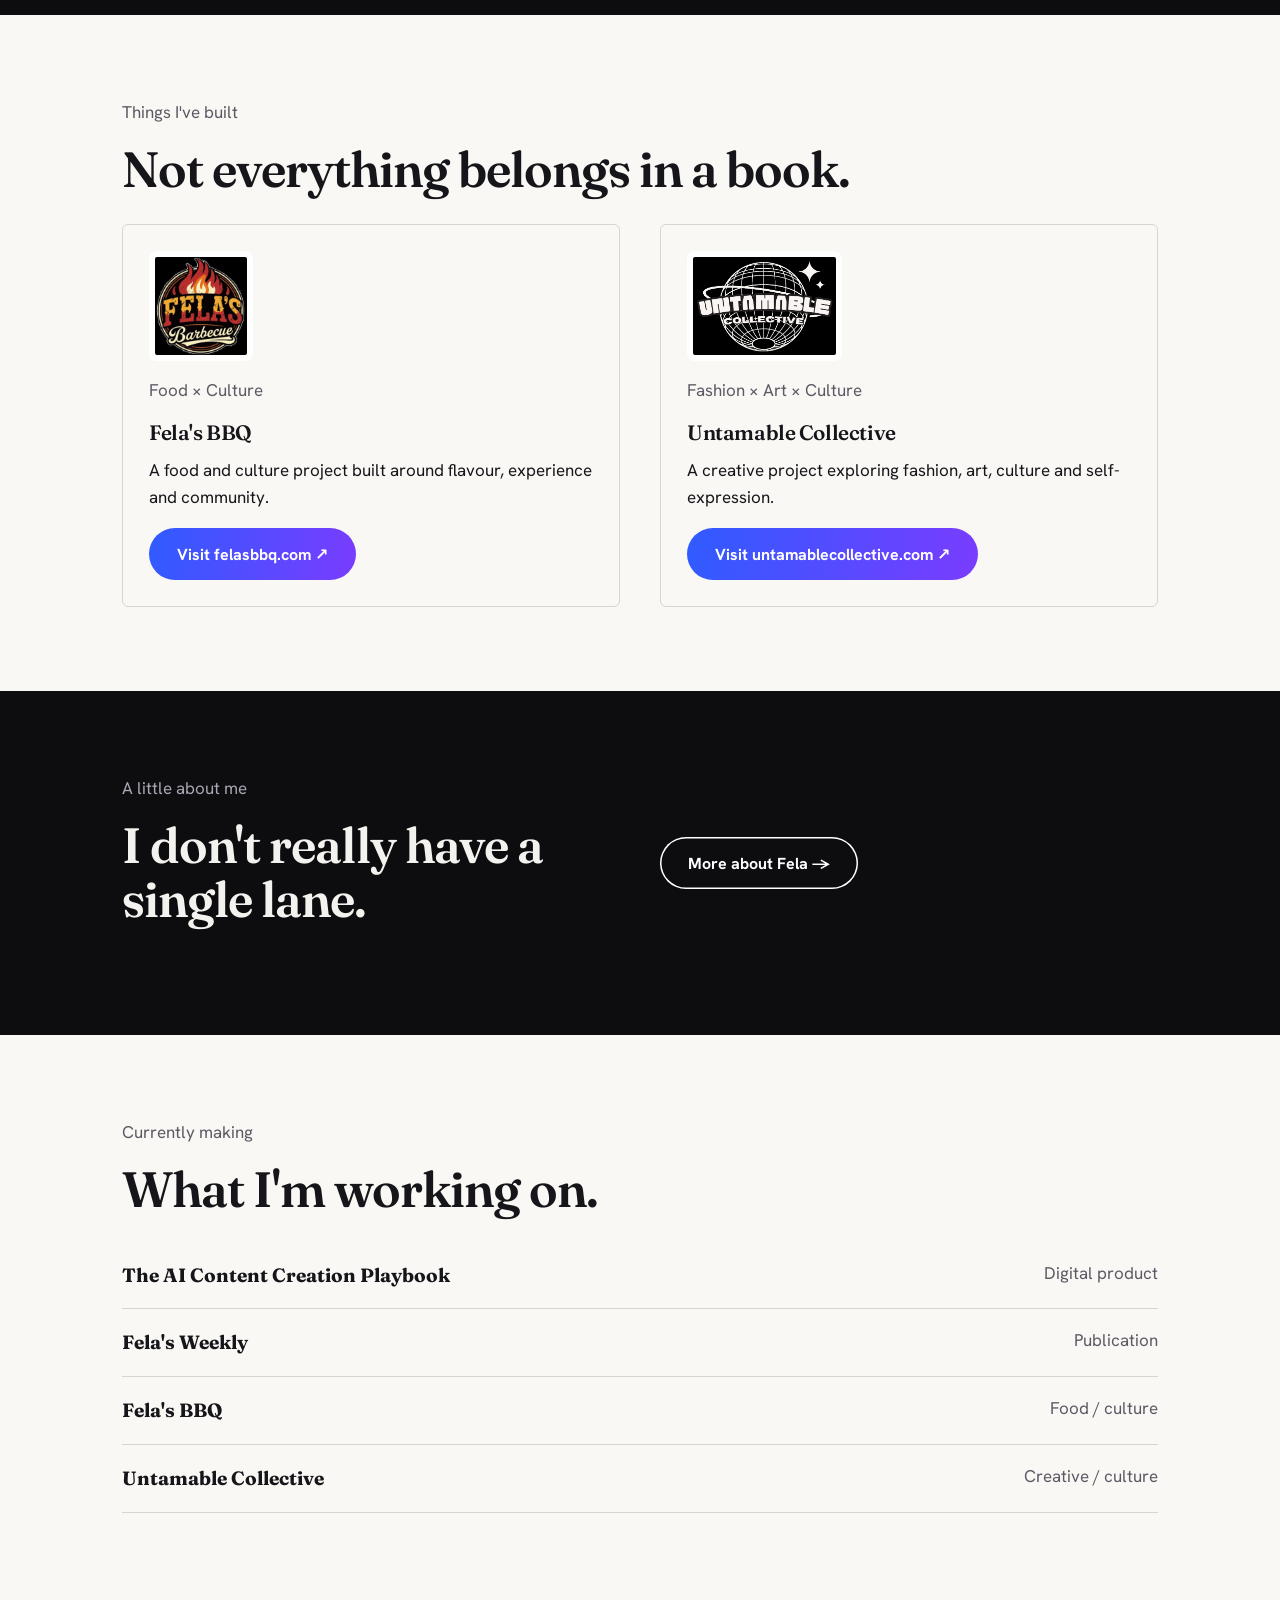
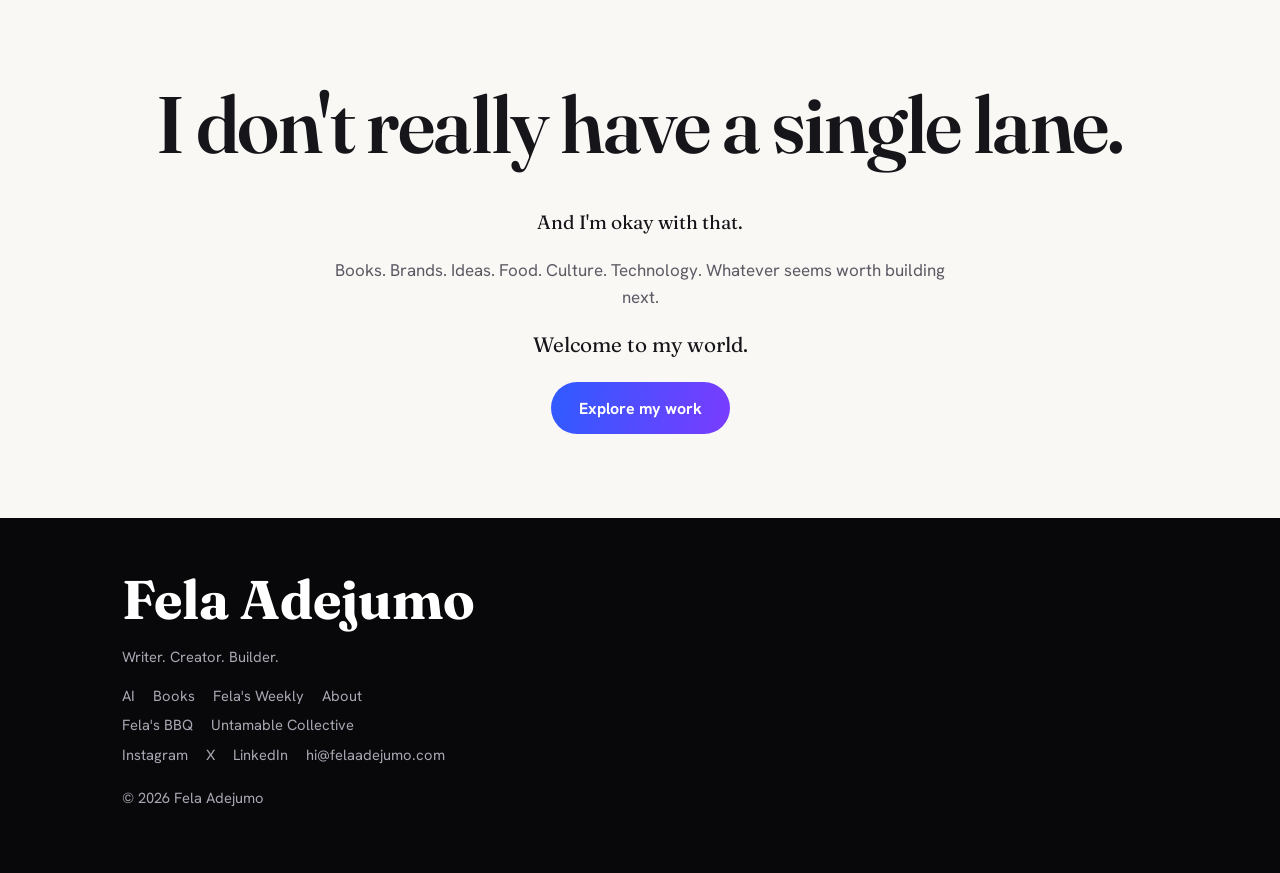
==== commit 26b03828: "Simplify About section hero Co-authored-by: Copilot <223556219+Copilot@users.noreply.github.com>" ====
--- a/index.html
+++ b/index.html
@@ -22,8 +22,8 @@
 <div class="grid2" style="align-items:stretch;margin-top:28px">
 <div class="card"><img src="/assets/projects/felas-bbq.png" alt="Fela's Barbecue logo" height="110" style="height:110px;width:auto;max-width:100%;background:#fff;border-radius:8px;padding:6px;margin-bottom:16px;display:block"><p class="mute">Food × Culture</p><h3>Fela's BBQ</h3><p>A food and culture project built around flavour, experience and community.</p><a class="btn" href="https://felasbbq.com" rel="noopener">Visit felasbbq.com ↗</a></div>
 <div class="card"><img src="/assets/projects/untamable-collective.png" alt="Untamable Collective logo" height="110" style="height:110px;width:auto;max-width:100%;background:#fff;border-radius:8px;padding:6px;margin-bottom:16px;display:block"><p class="mute">Fashion × Art × Culture</p><h3>Untamable Collective</h3><p>A creative project exploring fashion, art, culture and self-expression.</p><a class="btn" href="https://untamablecollective.com" rel="noopener">Visit untamablecollective.com ↗</a></div></div></div></section>
-<section class="dark"><div class="wrap grid2"><div><p class="mute">A little about me</p><h2>I've never been particularly interested in having just one lane.</h2></div>
-<div><p>I'm Fela Adejumo — a writer, creator and builder interested in culture, creativity, business and technology.</p><p>I've written books, created media, built brands, experimented with AI, developed digital products and followed interesting ideas into places I didn't initially expect them to go.</p><p>This website is where I keep track of some of them.</p><a class="btn ghost" href="/about">More about Fela →</a></div></div></section>
+<section class="dark"><div class="wrap grid2"><div><p class="mute">A little about me</p><h2>I don't really have a single lane.</h2></div>
+<div><a class="btn ghost" href="/about">More about Fela →</a></div></div></section>
 <section><div class="wrap"><p class="mute">Currently making</p><h2>What I'm working on.</h2><div class="list">
 <div><b>The AI Content Creation Playbook</b><span class="mute">Digital product</span></div><div><b>Fela's Weekly</b><span class="mute">Publication</span></div><div><b>Fela's BBQ</b><span class="mute">Food / culture</span></div><div><b>Untamable Collective</b><span class="mute">Creative / culture</span></div></div></div></section>
 <section class="big-close"><div class="wrap"><h2>I don't really have a single lane.</h2><p class="lede serif" style="margin-inline:auto">And I'm okay with that.</p>
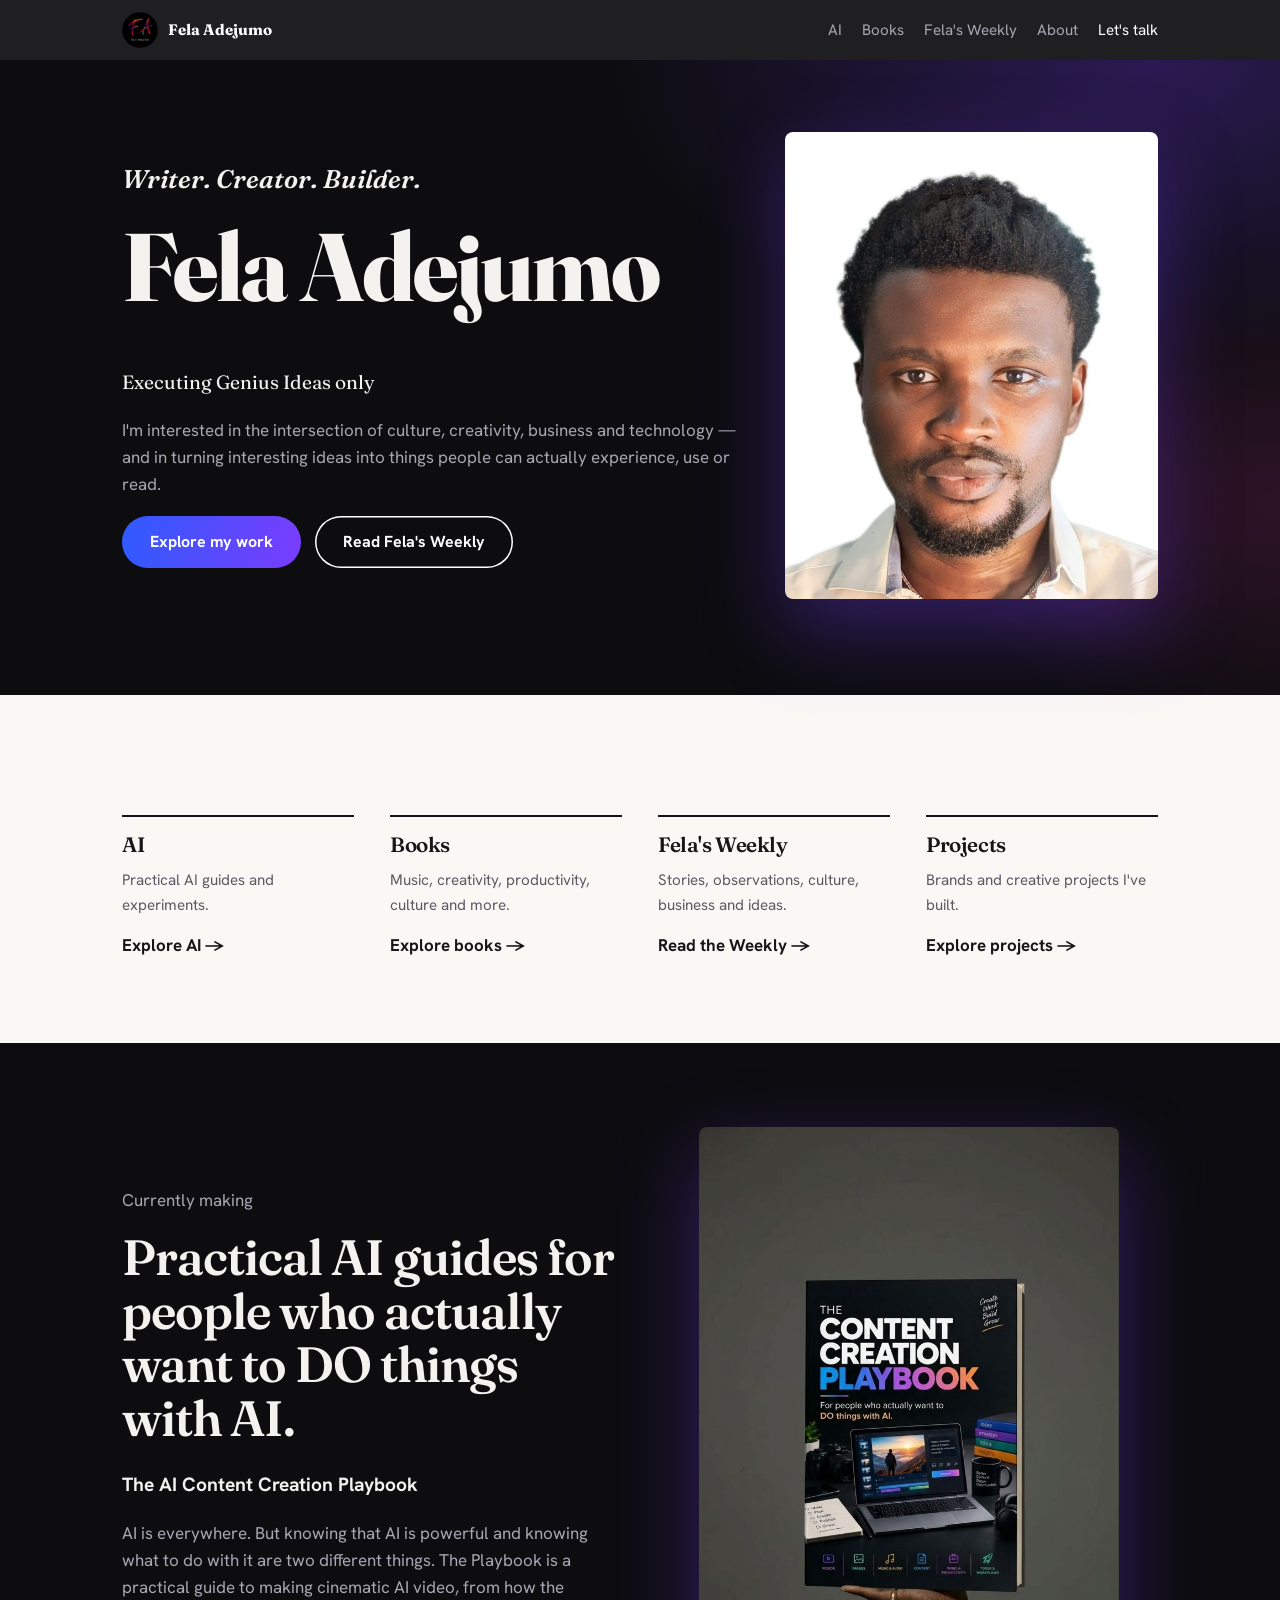
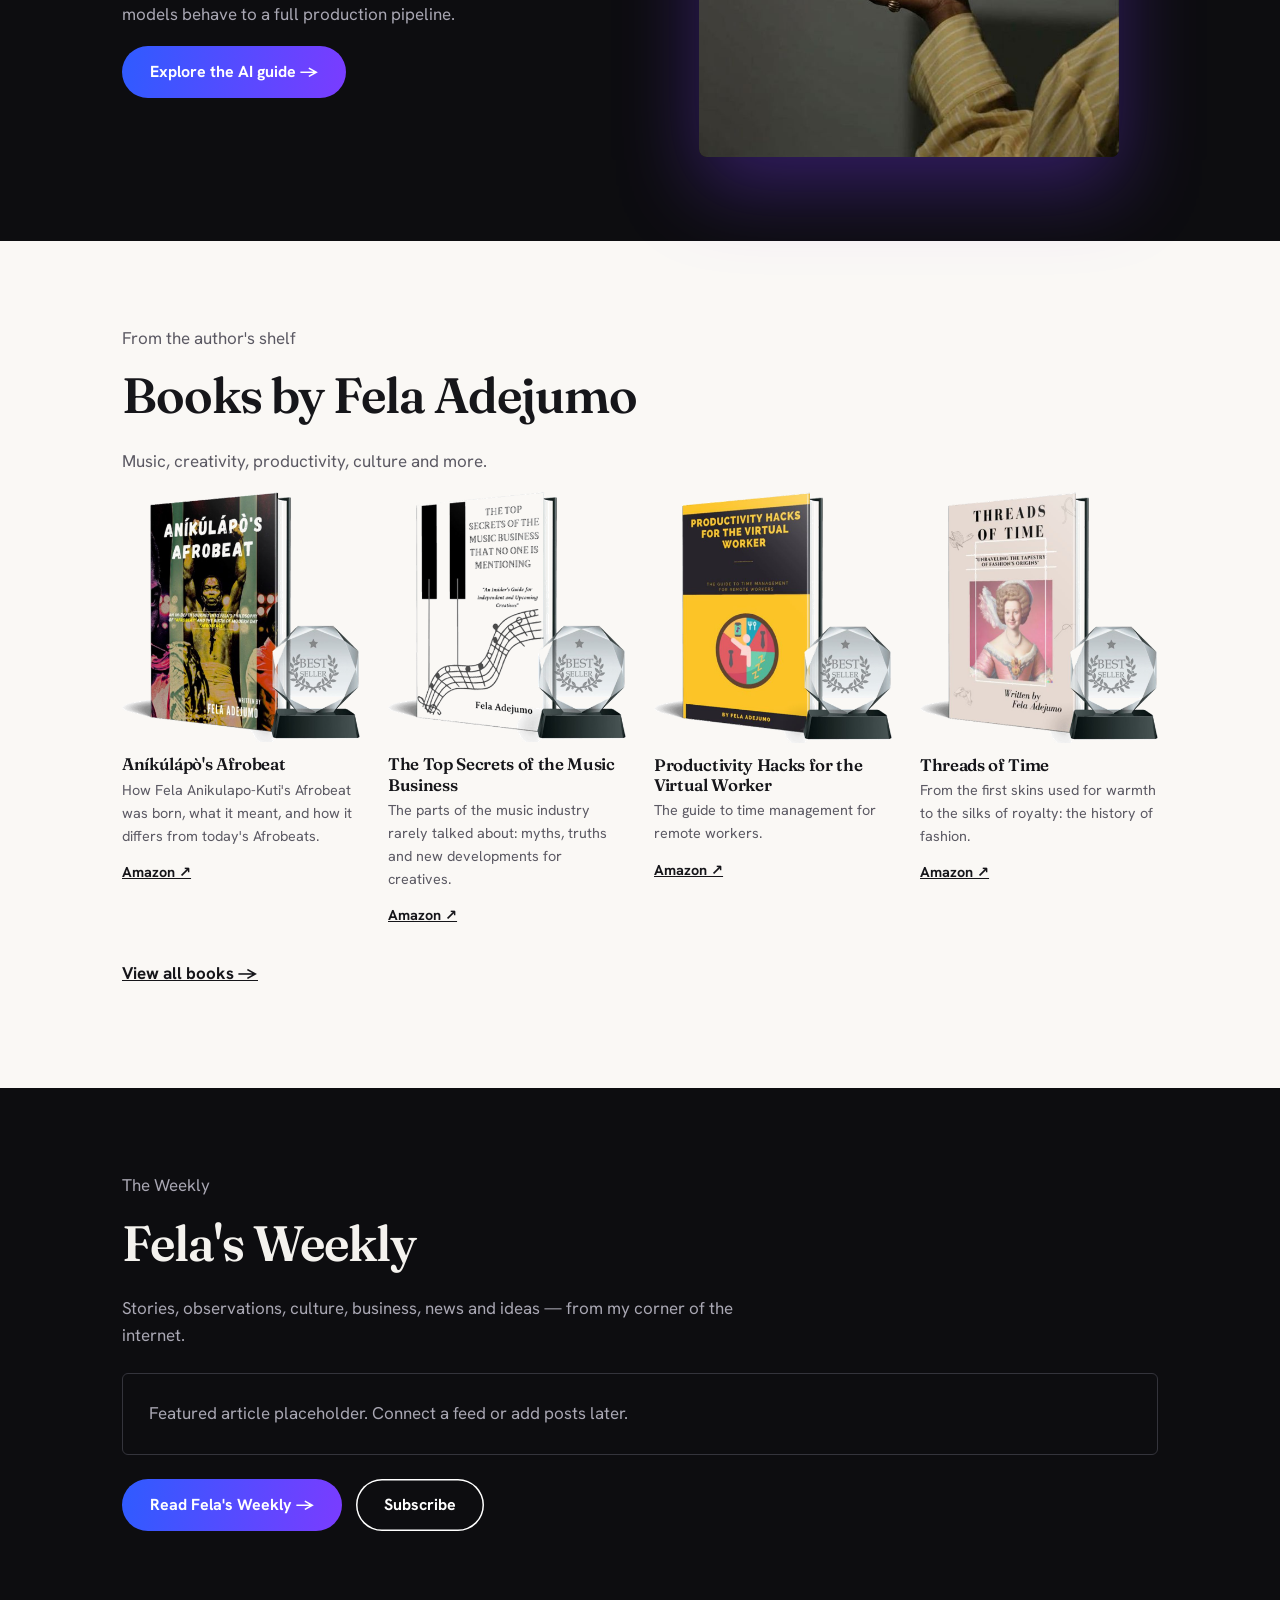
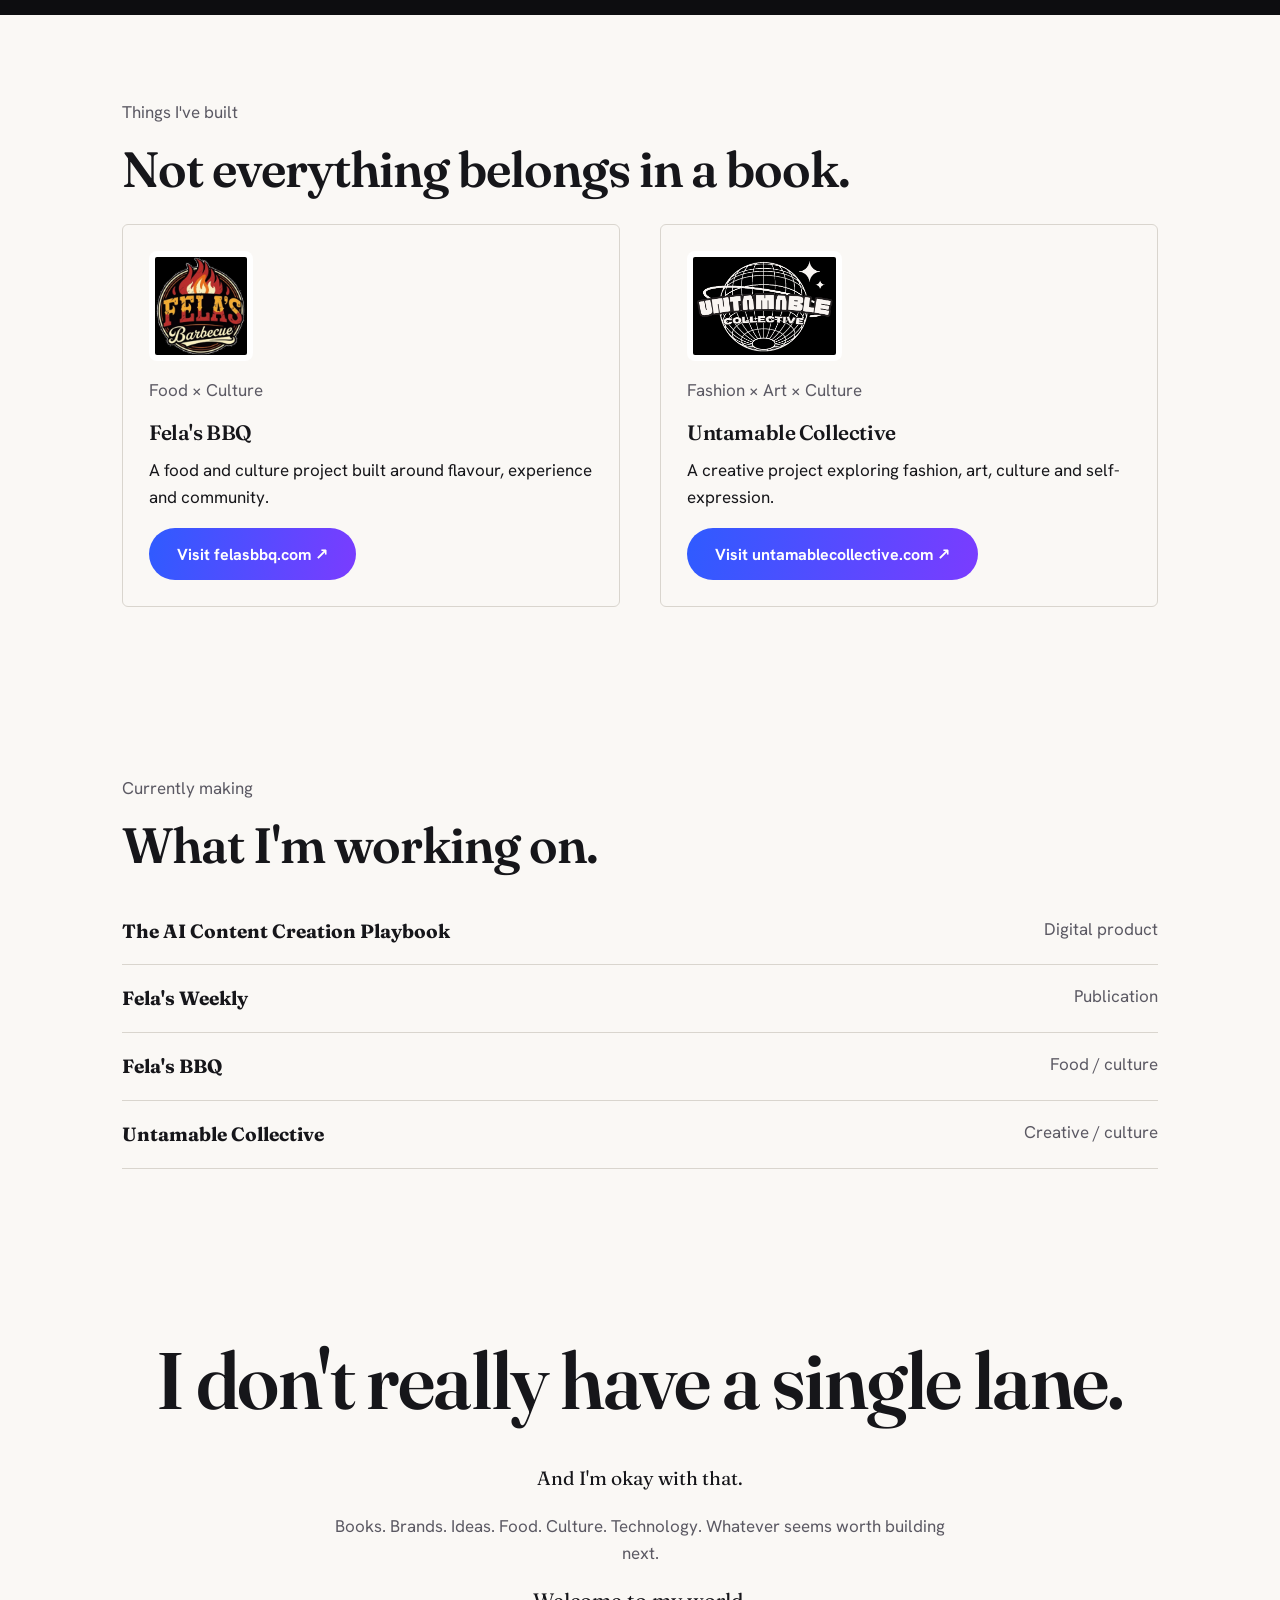
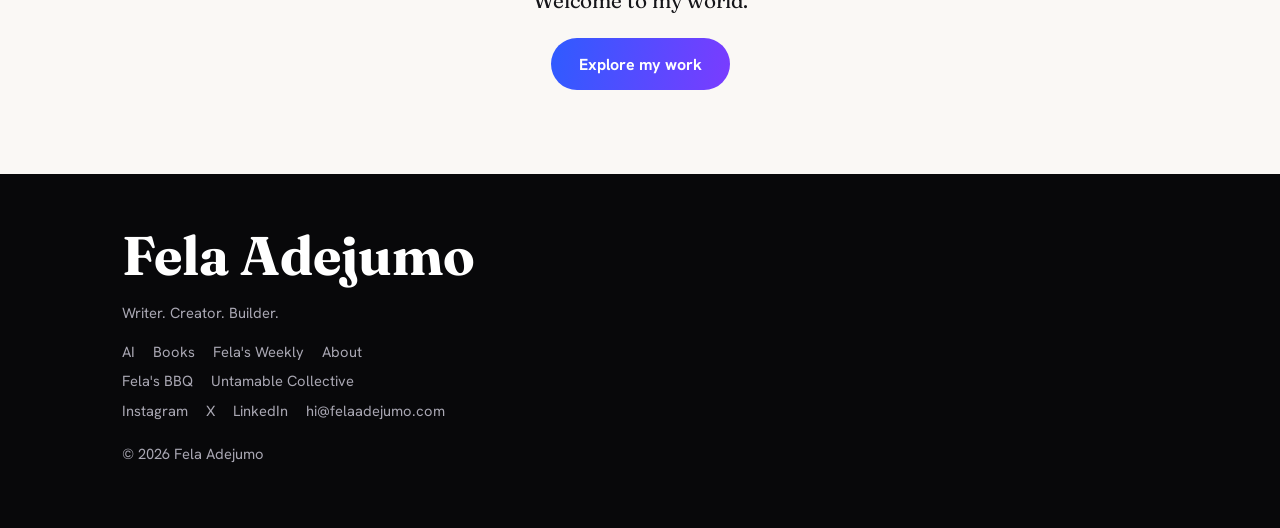
==== commit 9f6ec3f0: "Remove About section Co-authored-by: Copilot <223556219+Copilot@users.noreply.github.com>" ====
--- a/index.html
+++ b/index.html
@@ -22,8 +22,6 @@
 <div class="grid2" style="align-items:stretch;margin-top:28px">
 <div class="card"><img src="/assets/projects/felas-bbq.png" alt="Fela's Barbecue logo" height="110" style="height:110px;width:auto;max-width:100%;background:#fff;border-radius:8px;padding:6px;margin-bottom:16px;display:block"><p class="mute">Food × Culture</p><h3>Fela's BBQ</h3><p>A food and culture project built around flavour, experience and community.</p><a class="btn" href="https://felasbbq.com" rel="noopener">Visit felasbbq.com ↗</a></div>
 <div class="card"><img src="/assets/projects/untamable-collective.png" alt="Untamable Collective logo" height="110" style="height:110px;width:auto;max-width:100%;background:#fff;border-radius:8px;padding:6px;margin-bottom:16px;display:block"><p class="mute">Fashion × Art × Culture</p><h3>Untamable Collective</h3><p>A creative project exploring fashion, art, culture and self-expression.</p><a class="btn" href="https://untamablecollective.com" rel="noopener">Visit untamablecollective.com ↗</a></div></div></div></section>
-<section class="dark"><div class="wrap grid2"><div><p class="mute">A little about me</p><h2>I don't really have a single lane.</h2></div>
-<div><a class="btn ghost" href="/about">More about Fela →</a></div></div></section>
 <section><div class="wrap"><p class="mute">Currently making</p><h2>What I'm working on.</h2><div class="list">
 <div><b>The AI Content Creation Playbook</b><span class="mute">Digital product</span></div><div><b>Fela's Weekly</b><span class="mute">Publication</span></div><div><b>Fela's BBQ</b><span class="mute">Food / culture</span></div><div><b>Untamable Collective</b><span class="mute">Creative / culture</span></div></div></div></section>
 <section class="big-close"><div class="wrap"><h2>I don't really have a single lane.</h2><p class="lede serif" style="margin-inline:auto">And I'm okay with that.</p>
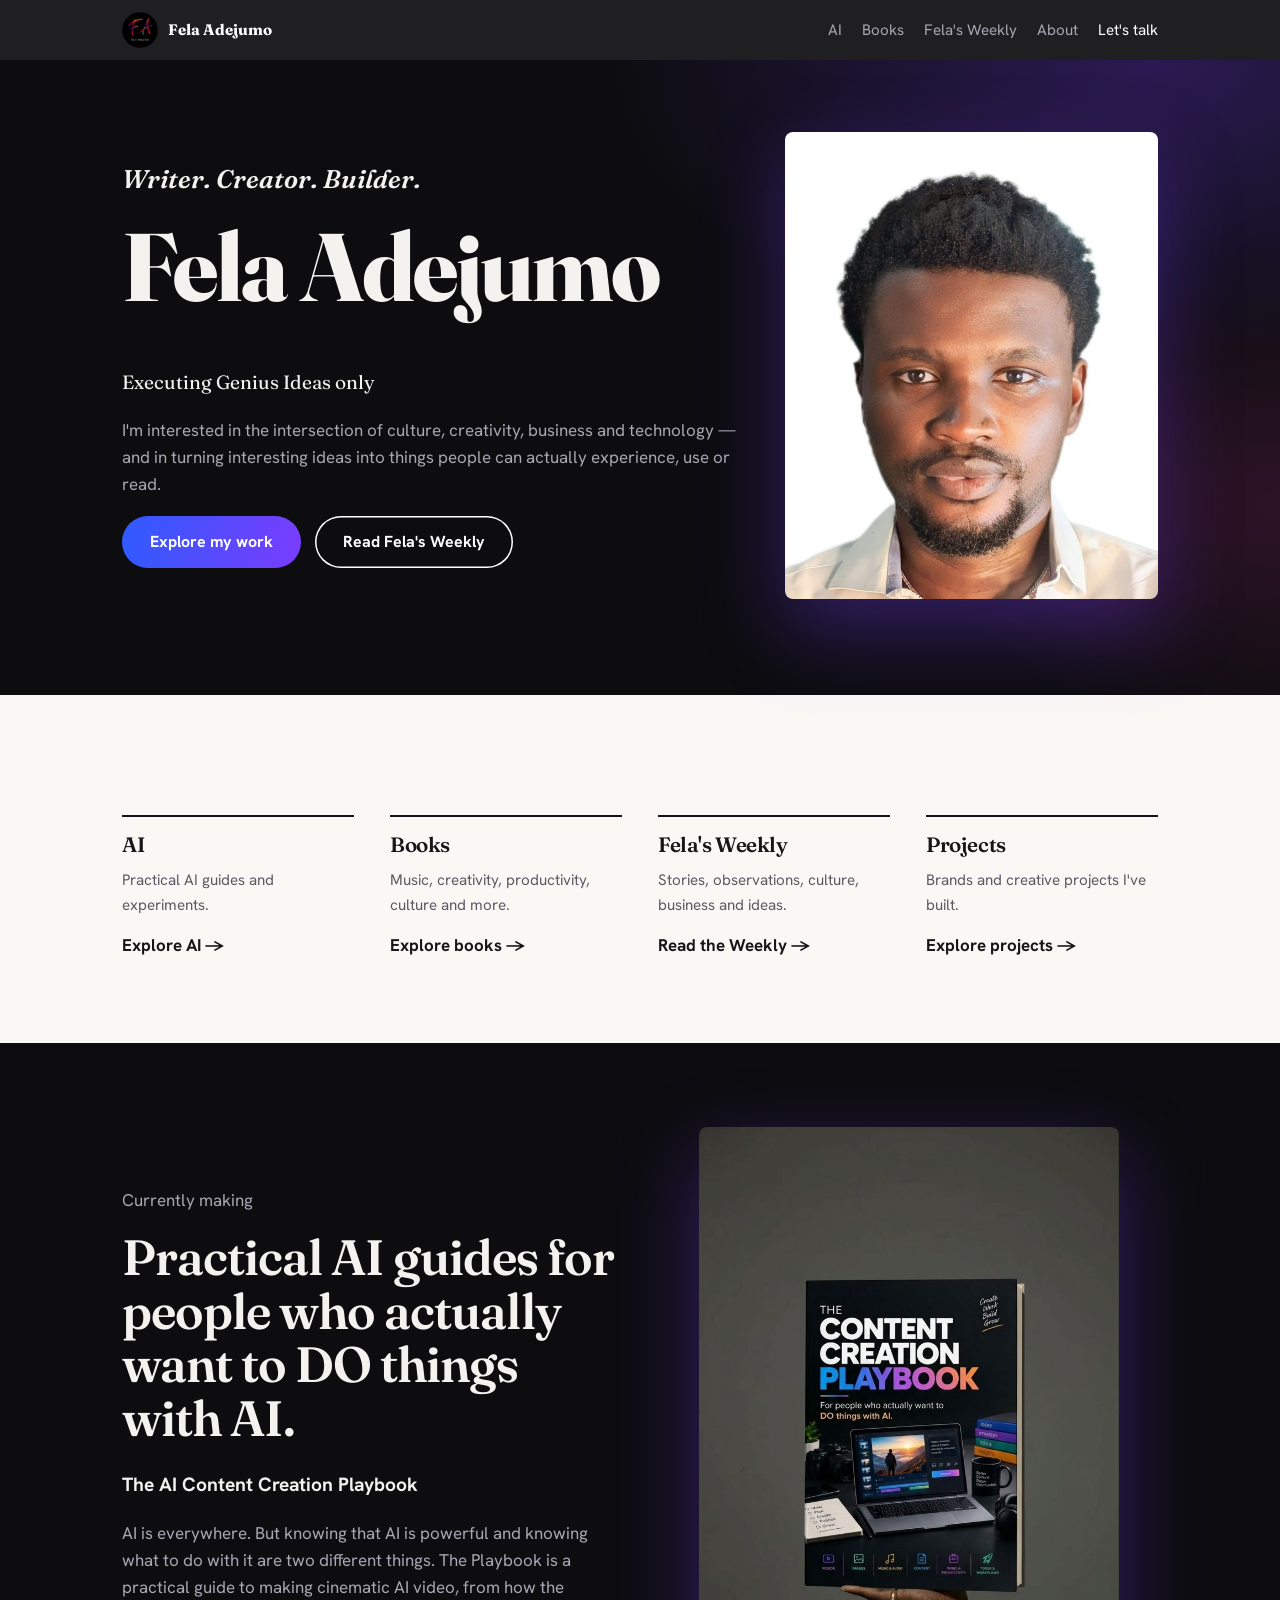
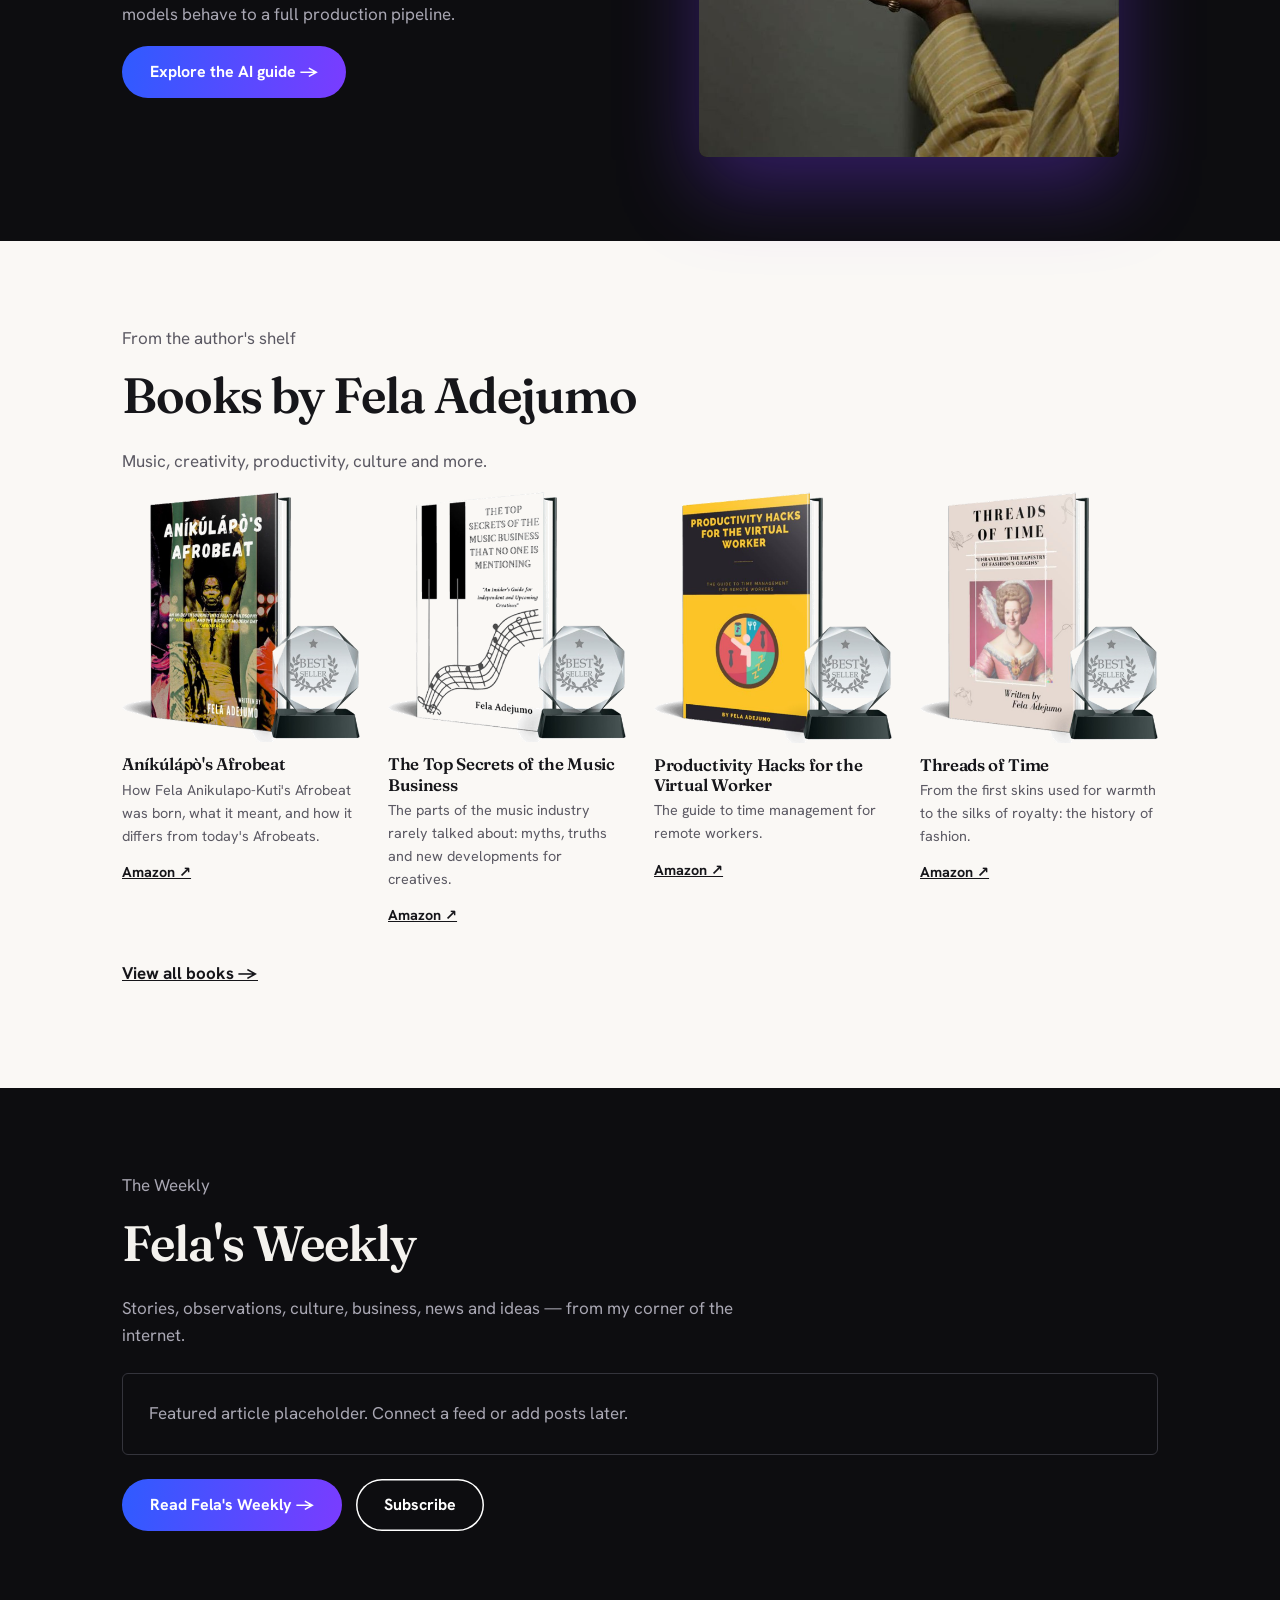
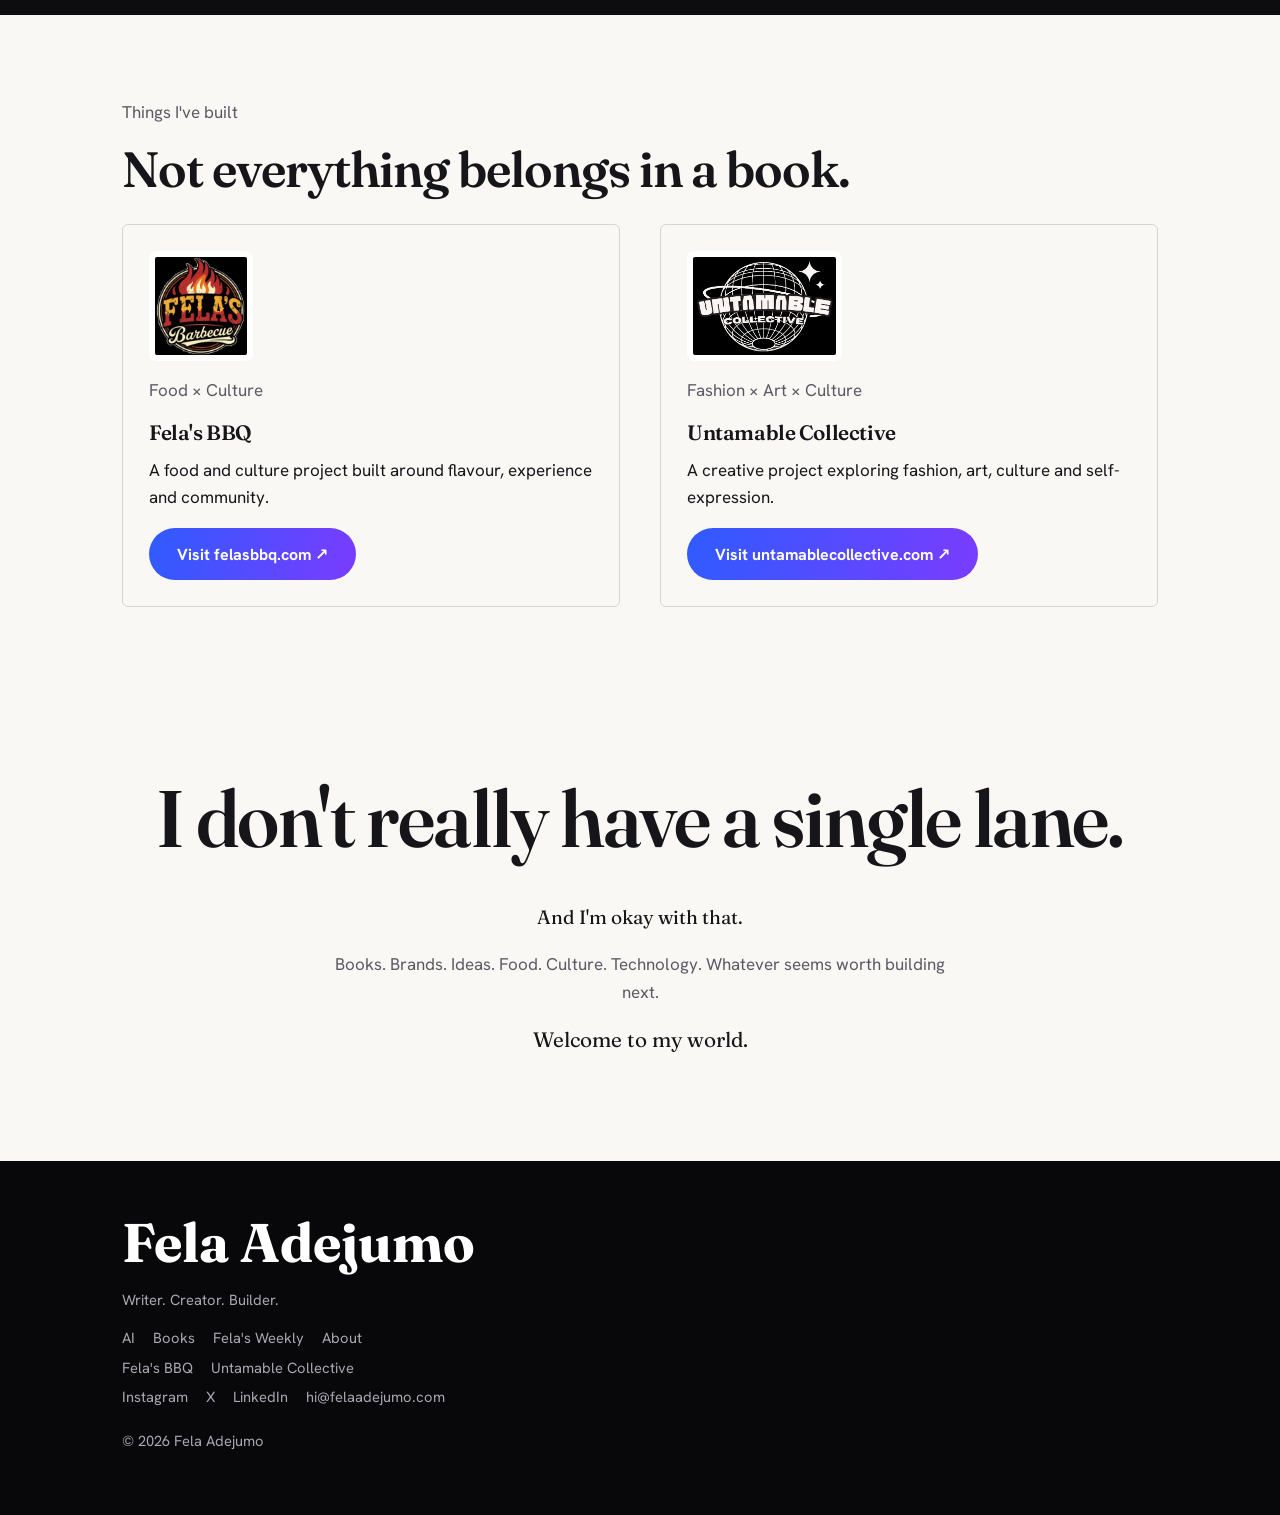
==== commit 36921b42: "Simplify homepage closing section Co-authored-by: Copilot <223556219+Copilot@users.noreply.github.co" ====
--- a/index.html
+++ b/index.html
@@ -22,7 +22,5 @@
 <div class="grid2" style="align-items:stretch;margin-top:28px">
 <div class="card"><img src="/assets/projects/felas-bbq.png" alt="Fela's Barbecue logo" height="110" style="height:110px;width:auto;max-width:100%;background:#fff;border-radius:8px;padding:6px;margin-bottom:16px;display:block"><p class="mute">Food × Culture</p><h3>Fela's BBQ</h3><p>A food and culture project built around flavour, experience and community.</p><a class="btn" href="https://felasbbq.com" rel="noopener">Visit felasbbq.com ↗</a></div>
 <div class="card"><img src="/assets/projects/untamable-collective.png" alt="Untamable Collective logo" height="110" style="height:110px;width:auto;max-width:100%;background:#fff;border-radius:8px;padding:6px;margin-bottom:16px;display:block"><p class="mute">Fashion × Art × Culture</p><h3>Untamable Collective</h3><p>A creative project exploring fashion, art, culture and self-expression.</p><a class="btn" href="https://untamablecollective.com" rel="noopener">Visit untamablecollective.com ↗</a></div></div></div></section>
-<section><div class="wrap"><p class="mute">Currently making</p><h2>What I'm working on.</h2><div class="list">
-<div><b>The AI Content Creation Playbook</b><span class="mute">Digital product</span></div><div><b>Fela's Weekly</b><span class="mute">Publication</span></div><div><b>Fela's BBQ</b><span class="mute">Food / culture</span></div><div><b>Untamable Collective</b><span class="mute">Creative / culture</span></div></div></div></section>
 <section class="big-close"><div class="wrap"><h2>I don't really have a single lane.</h2><p class="lede serif" style="margin-inline:auto">And I'm okay with that.</p>
-<p class="mute" style="margin-inline:auto">Books. Brands. Ideas. Food. Culture. Technology. Whatever seems worth building next.</p><p class="serif" style="font-size:1.3rem;margin-inline:auto">Welcome to my world.</p><a class="btn" href="#paths">Explore my work</a></div></section><footer><div class="wrap"><b>Fela Adejumo</b><p>Writer. Creator. Builder.</p><div class="l"><a href="/ai">AI</a><a href="/books">Books</a><a href="/felasweekly">Fela's Weekly</a><a href="/about">About</a></div><div class="l"><a href="https://felasbbq.com">Fela's BBQ</a><a href="https://untamablecollective.com">Untamable Collective</a></div><div class="l"><a href="https://instagram.com/felaadejumo" rel="noopener">Instagram</a><a href="https://x.com/felaadejumo" rel="noopener">X</a><a href="https://linkedin.com/in/richardadejumo" rel="noopener">LinkedIn</a><a href="mailto:hi@felaadejumo.com">hi@felaadejumo.com</a></div><p style="margin-top:20px">© <span id="yr">2026</span> Fela Adejumo</p></div></footer><script>document.getElementById("yr").textContent=new Date().getFullYear()</script></body></html>+<p class="mute" style="margin-inline:auto">Books. Brands. Ideas. Food. Culture. Technology. Whatever seems worth building next.</p><p class="serif" style="font-size:1.3rem;margin-inline:auto">Welcome to my world.</p></div></section><footer><div class="wrap"><b>Fela Adejumo</b><p>Writer. Creator. Builder.</p><div class="l"><a href="/ai">AI</a><a href="/books">Books</a><a href="/felasweekly">Fela's Weekly</a><a href="/about">About</a></div><div class="l"><a href="https://felasbbq.com">Fela's BBQ</a><a href="https://untamablecollective.com">Untamable Collective</a></div><div class="l"><a href="https://instagram.com/felaadejumo" rel="noopener">Instagram</a><a href="https://x.com/felaadejumo" rel="noopener">X</a><a href="https://linkedin.com/in/richardadejumo" rel="noopener">LinkedIn</a><a href="mailto:hi@felaadejumo.com">hi@felaadejumo.com</a></div><p style="margin-top:20px">© <span id="yr">2026</span> Fela Adejumo</p></div></footer><script>document.getElementById("yr").textContent=new Date().getFullYear()</script></body></html>
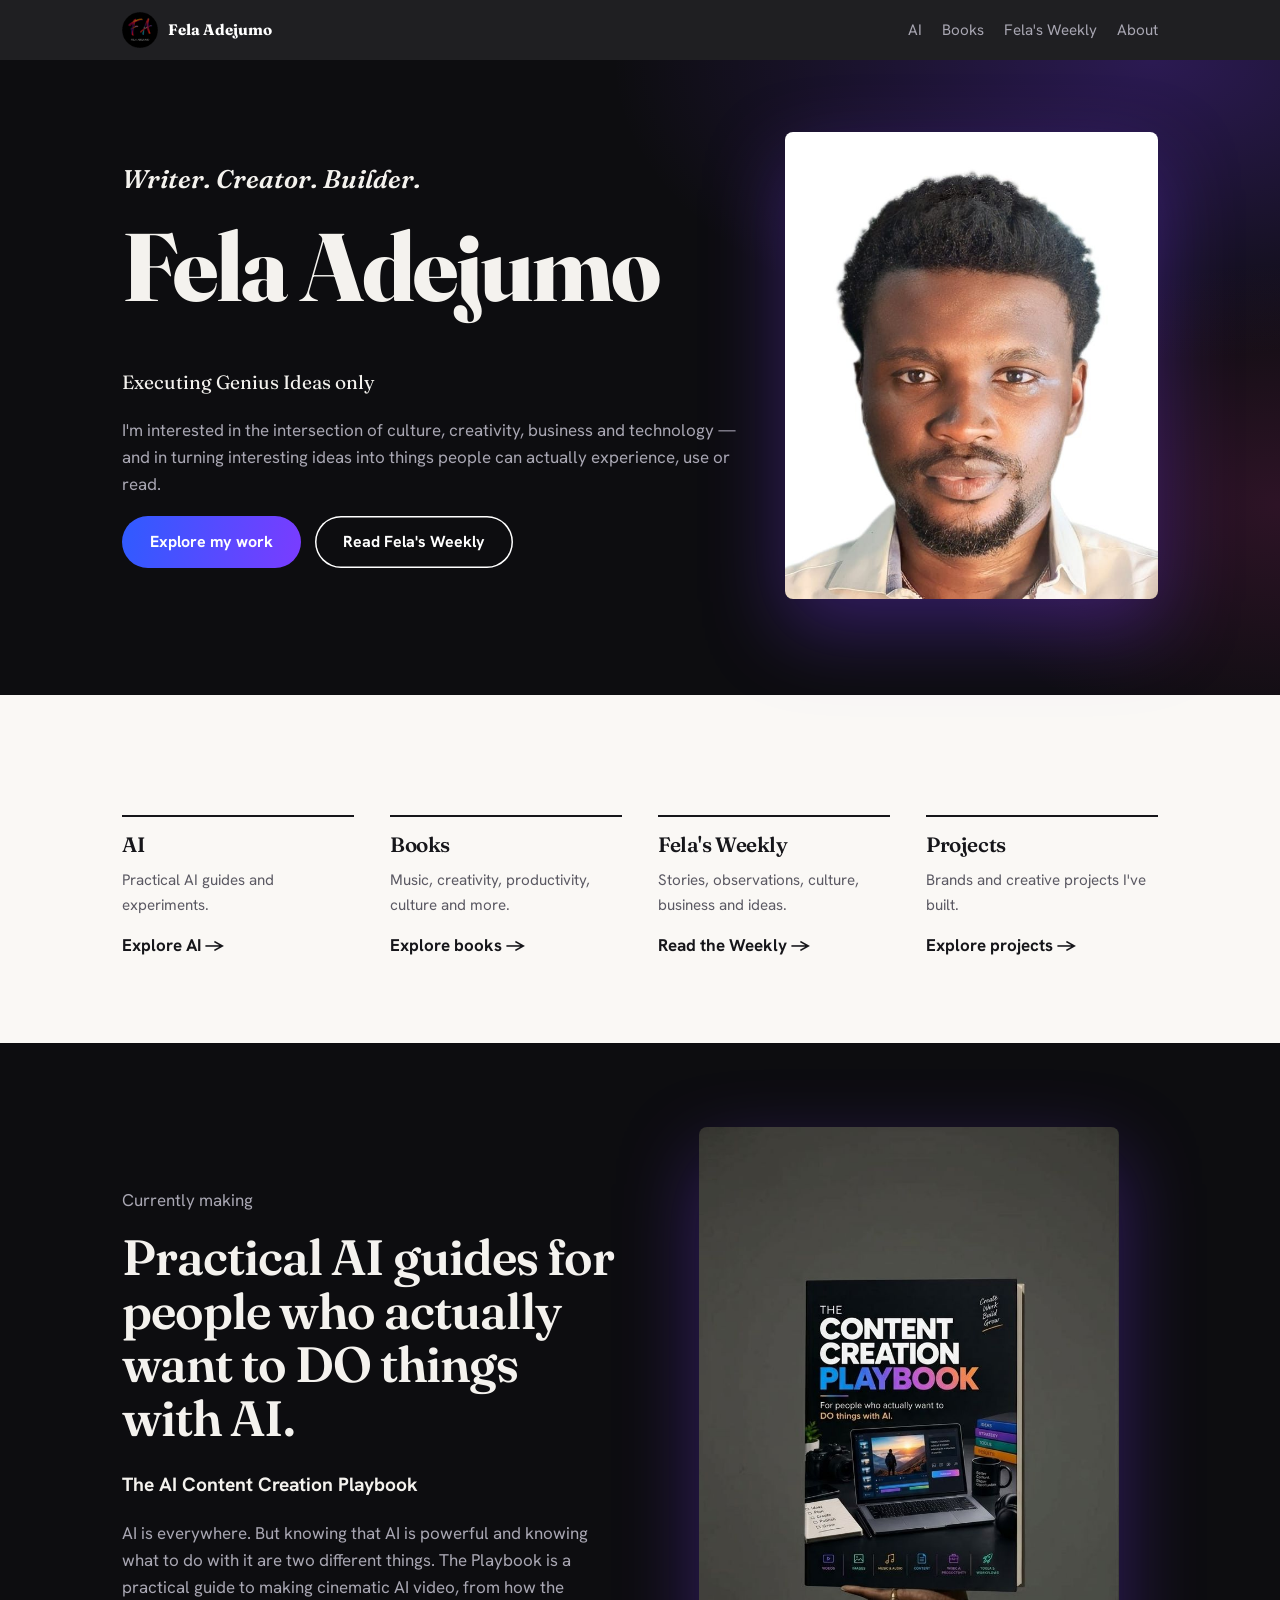
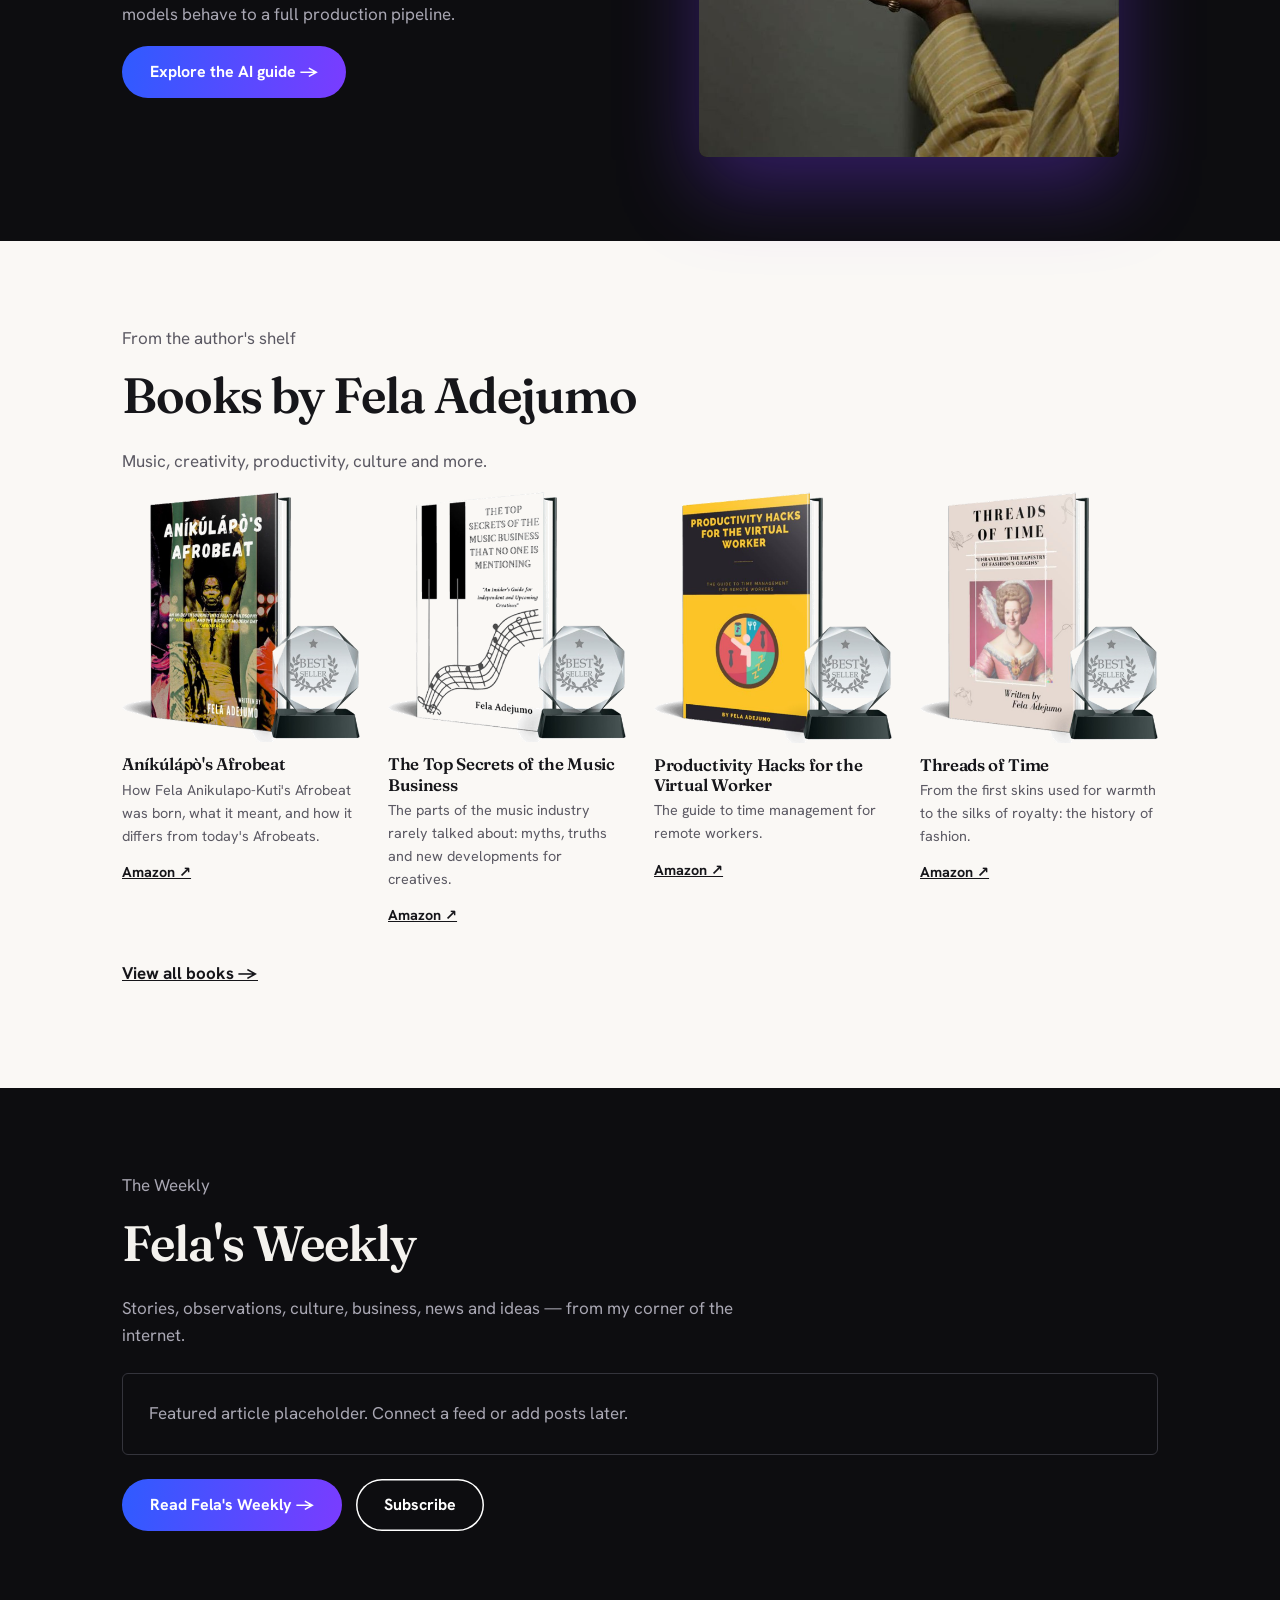
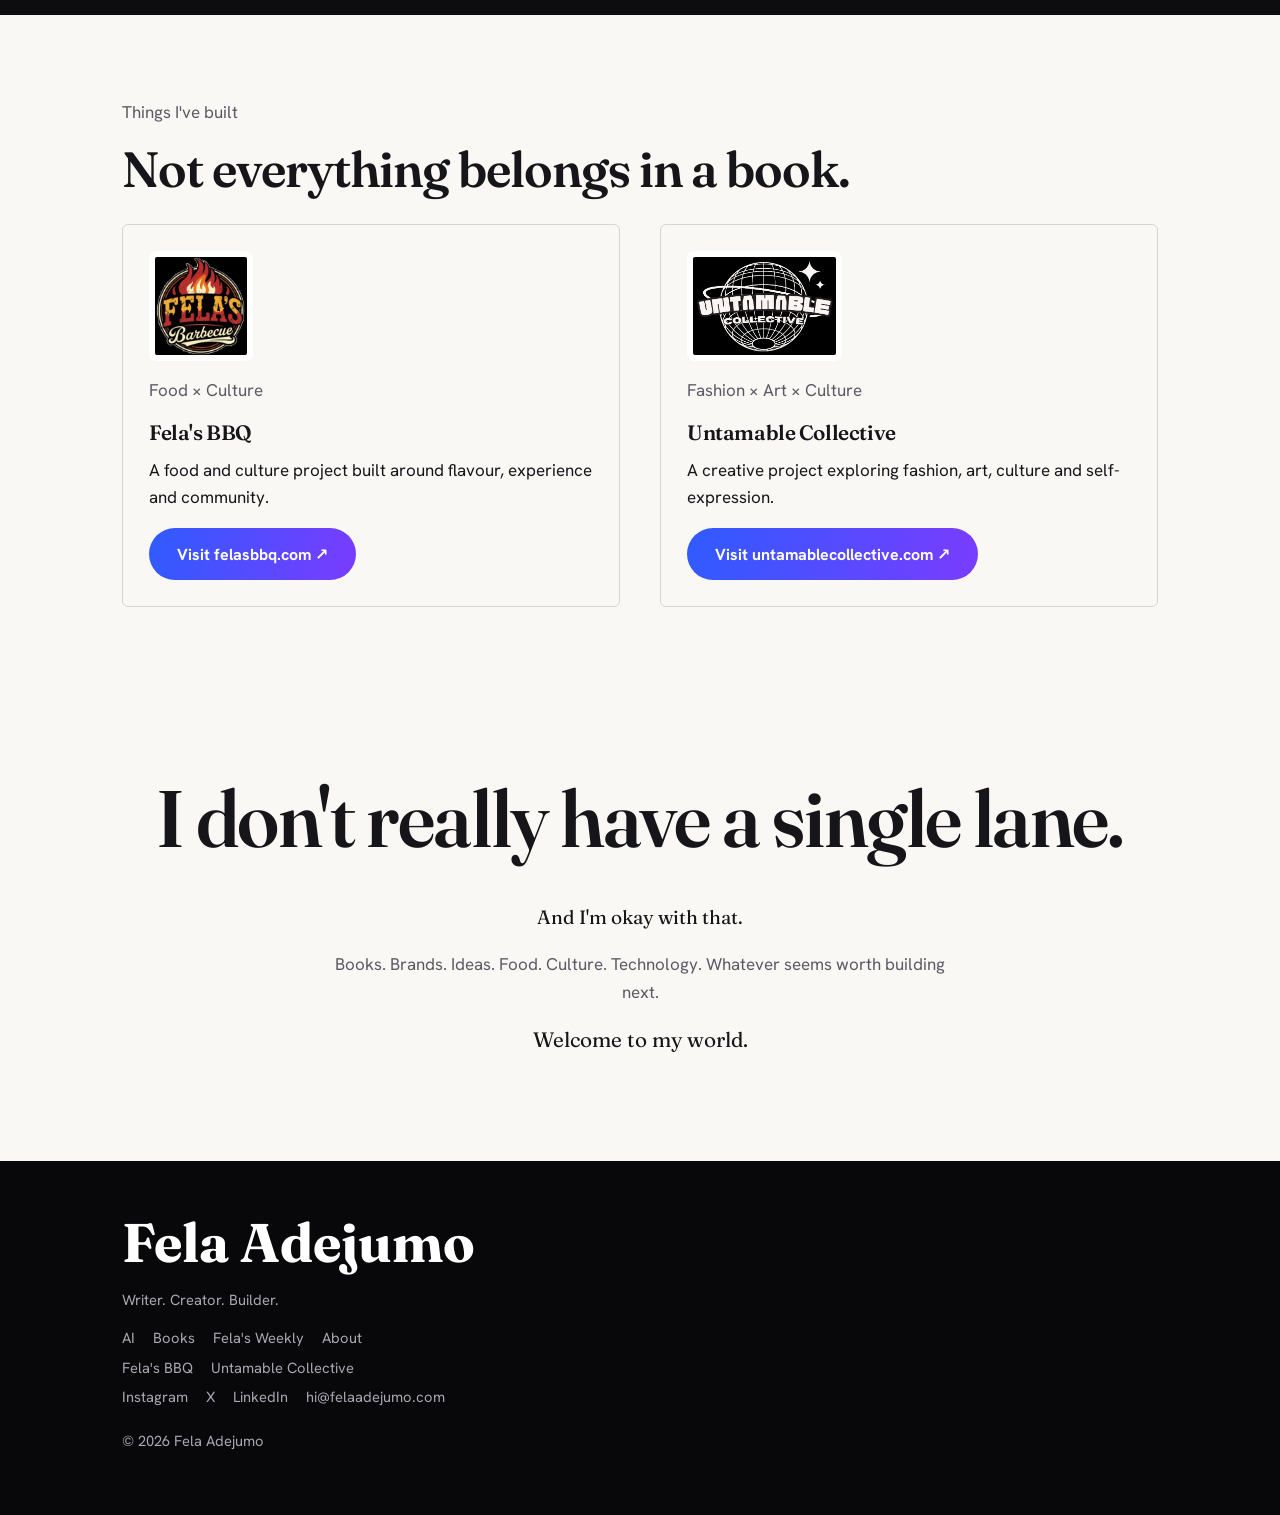
==== commit e61e09ae: "Fix AI Doing section visibility, remove about bio note, dedupe nav, add thankyou page" ====
--- a/index.html
+++ b/index.html
@@ -1,4 +1,4 @@
-<!DOCTYPE html><html lang="en"><head><meta charset="utf-8"><meta name="viewport" content="width=device-width,initial-scale=1,viewport-fit=cover"><title>Fela Adejumo — Writer, Creator & Builder</title><meta name="description" content="The official home of Fela Adejumo — writer, creator and builder exploring culture, creativity, business, technology, books, digital products and more."><meta property="og:title" content="Fela Adejumo — Writer, Creator & Builder"><meta property="og:description" content="The official home of Fela Adejumo — writer, creator and builder exploring culture, creativity, business, technology, books, digital products and more."><meta property="og:type" content="website"><link rel="preconnect" href="https://fonts.googleapis.com"><link rel="preconnect" href="https://fonts.gstatic.com" crossorigin><link href="https://fonts.googleapis.com/css2?family=Fraunces:opsz,wght@9..144,400;9..144,600;9..144,800&family=Hanken+Grotesk:wght@400;500;700&display=swap" rel="stylesheet"><link rel="icon" href="/assets/favicon.png"><link rel="stylesheet" href="/assets/site.css"></head><body><nav><div class="wrap"><a href="/" style="margin:0;color:#fff;display:flex;align-items:center;gap:10px"><img src="/assets/logo.png" alt="" width="36" height="36"><b>Fela Adejumo</b></a><div class="links"><a href="/ai">AI</a><a href="/books">Books</a><a href="/felasweekly">Fela's Weekly</a><a href="/about">About</a><a class="cta" href="/about#talk" style="color:#fff">Let's talk</a></div></div></nav>
+<!DOCTYPE html><html lang="en"><head><meta charset="utf-8"><meta name="viewport" content="width=device-width,initial-scale=1,viewport-fit=cover"><title>Fela Adejumo — Writer, Creator & Builder</title><meta name="description" content="The official home of Fela Adejumo — writer, creator and builder exploring culture, creativity, business, technology, books, digital products and more."><meta property="og:title" content="Fela Adejumo — Writer, Creator & Builder"><meta property="og:description" content="The official home of Fela Adejumo — writer, creator and builder exploring culture, creativity, business, technology, books, digital products and more."><meta property="og:type" content="website"><link rel="preconnect" href="https://fonts.googleapis.com"><link rel="preconnect" href="https://fonts.gstatic.com" crossorigin><link href="https://fonts.googleapis.com/css2?family=Fraunces:opsz,wght@9..144,400;9..144,600;9..144,800&family=Hanken+Grotesk:wght@400;500;700&display=swap" rel="stylesheet"><link rel="icon" href="/assets/favicon.png"><link rel="stylesheet" href="/assets/site.css"></head><body><nav><div class="wrap"><a href="/" style="margin:0;color:#fff;display:flex;align-items:center;gap:10px"><img src="/assets/logo.png" alt="" width="36" height="36"><b>Fela Adejumo</b></a><div class="links"><a href="/ai">AI</a><a href="/books">Books</a><a href="/felasweekly">Fela's Weekly</a><a href="/about">About</a></div></div></nav>
 <header class="hero dark"><div class="wrap grid2" style="grid-template-columns:1.25fr .75fr"><div><p class="tag">Writer. Creator. Builder.</p><h1>Fela Adejumo</h1>
 <p class="lede" style="font-family:var(--serif);max-width:24em">Executing Genius Ideas only</p>
 <p class="mute">I'm interested in the intersection of culture, creativity, business and technology — and in turning interesting ideas into things people can actually experience, use or read.</p>
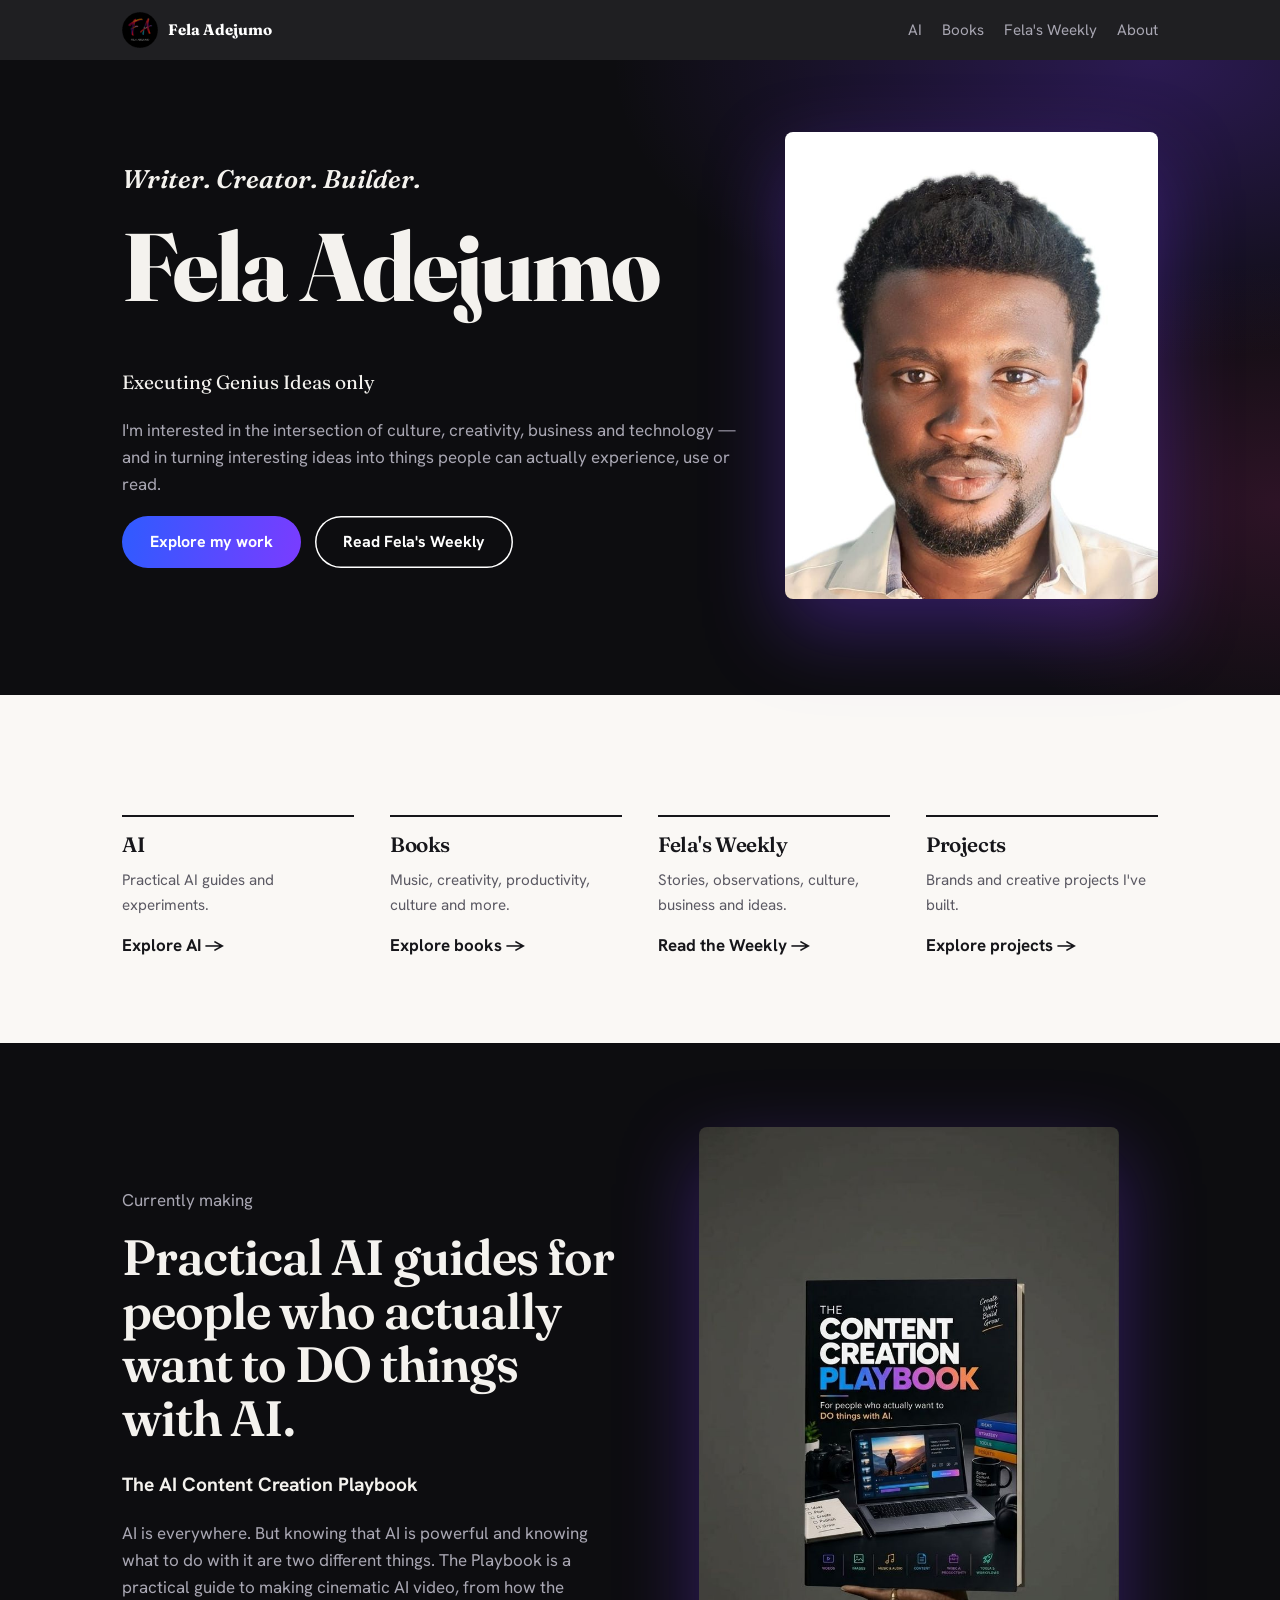
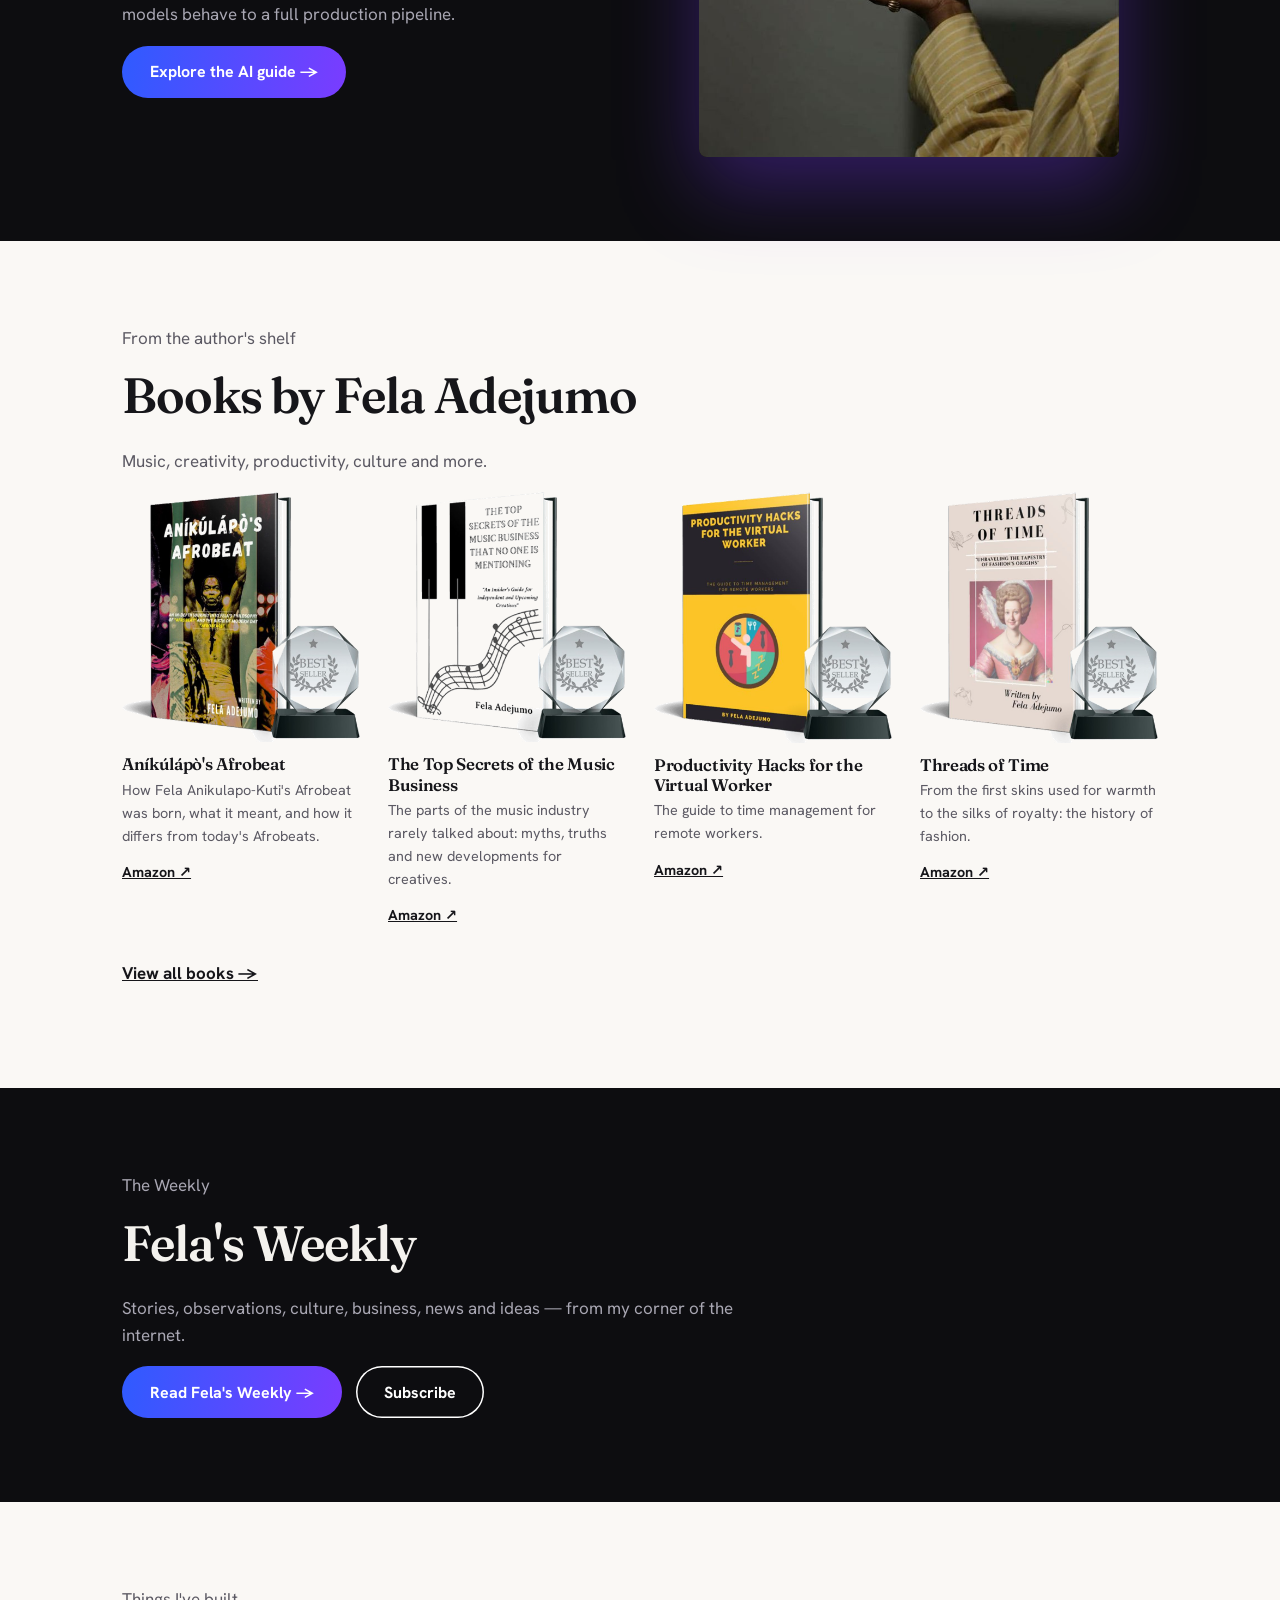
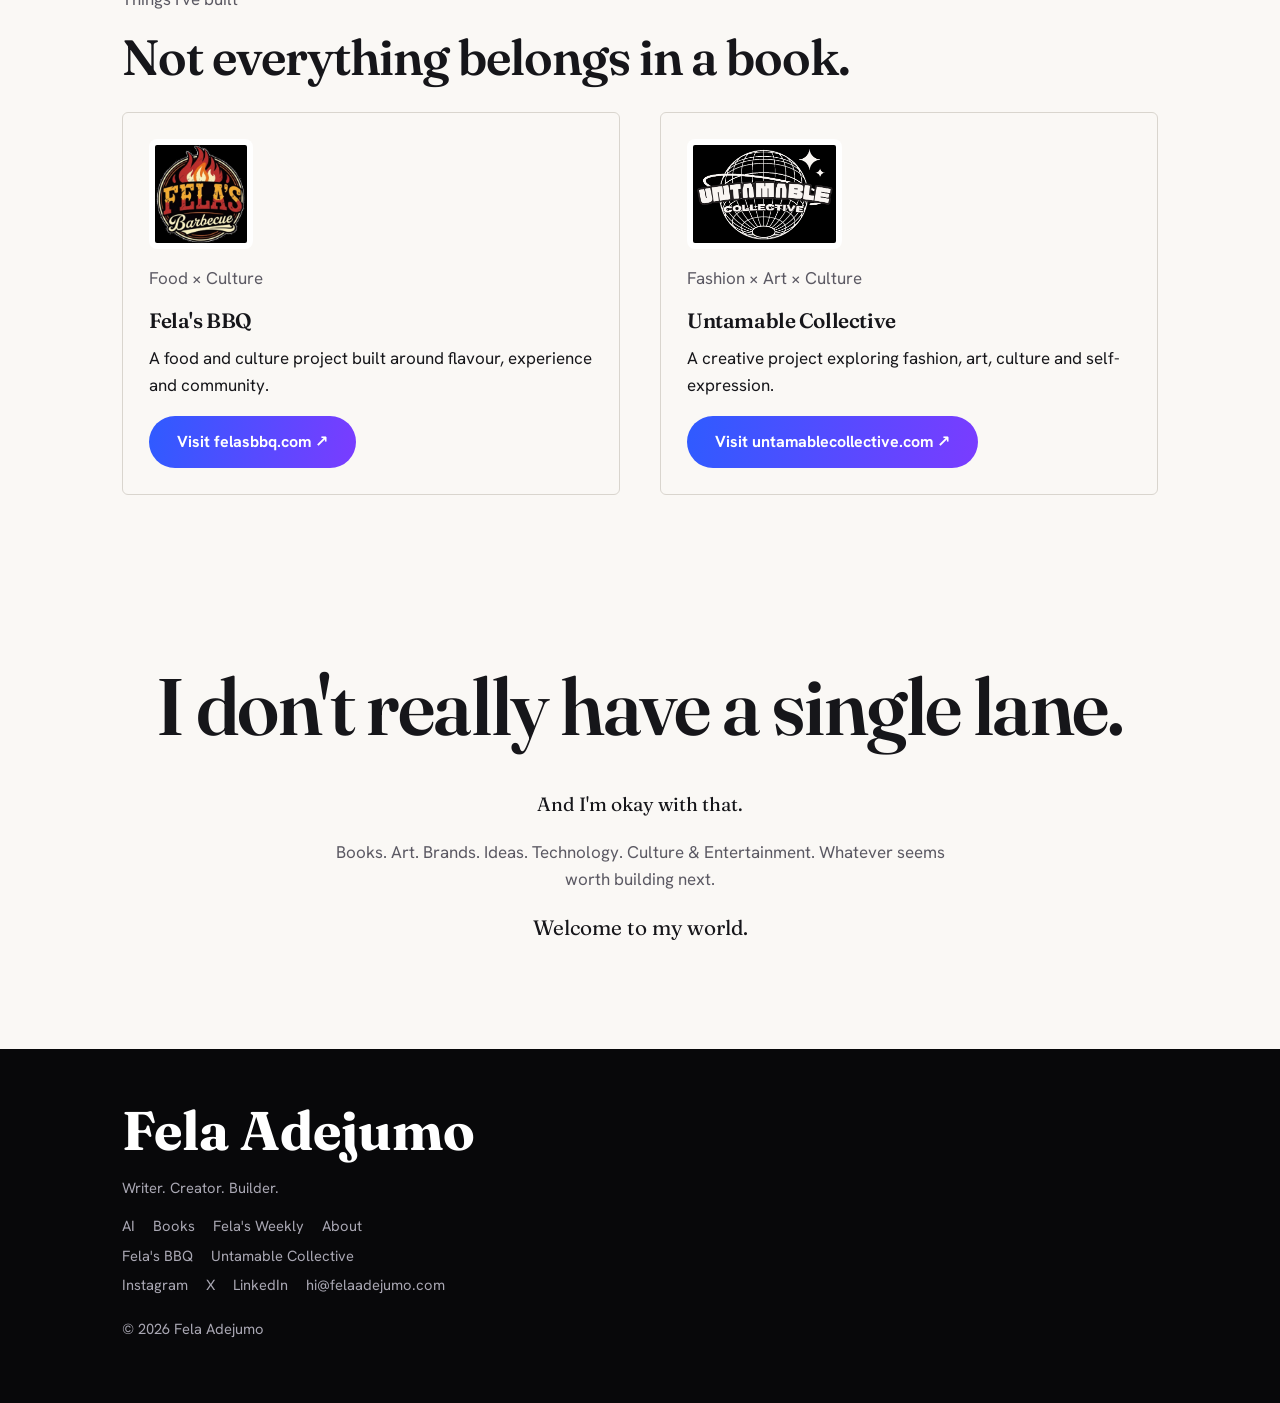
==== commit 5b606c83: "Update homepage big-close text and remove weekly placeholder" ====
--- a/index.html
+++ b/index.html
@@ -16,11 +16,11 @@
 <img class="shot" src="/assets/playbook-held.jpg" alt="The AI Content Creation Playbook cover" style="margin-inline:auto"></div></section>
 <section><div class="wrap"><p class="mute">From the author's shelf</p><h2>Books by Fela Adejumo</h2><p class="mute">Music, creativity, productivity, culture and more.</p><div class="books"><div class="book"><img src="/assets/books/anikulapos-afrobeat.png" alt="Aníkúlápò's Afrobeat book mockup" loading="lazy"><h3>Aníkúlápò's Afrobeat</h3><p>How Fela Anikulapo-Kuti's Afrobeat was born, what it meant, and how it differs from today's Afrobeats.</p><a href="https://www.amazon.com/dp/B0BW23RTCP" target="_blank" rel="noopener" style="font-weight:700;font-size:.9rem">Amazon ↗</a></div><div class="book"><img src="/assets/books/top-secrets-music-business.png" alt="The Top Secrets of the Music Business book mockup" loading="lazy"><h3>The Top Secrets of the Music Business</h3><p>The parts of the music industry rarely talked about: myths, truths and new developments for creatives.</p><a href="https://www.amazon.com/dp/B0BT4ZFTXP" target="_blank" rel="noopener" style="font-weight:700;font-size:.9rem">Amazon ↗</a></div><div class="book"><img src="/assets/books/productivity-hacks.png" alt="Productivity Hacks for the Virtual Worker book mockup" loading="lazy"><h3>Productivity Hacks for the Virtual Worker</h3><p>The guide to time management for remote workers.</p><a href="https://www.amazon.com/dp/B0BVD2M5XX" target="_blank" rel="noopener" style="font-weight:700;font-size:.9rem">Amazon ↗</a></div><div class="book"><img src="/assets/books/threads-of-time.png" alt="Threads of Time book mockup" loading="lazy"><h3>Threads of Time</h3><p>From the first skins used for warmth to the silks of royalty: the history of fashion.</p><a href="https://www.amazon.com/dp/B0C2RH7JQJ" target="_blank" rel="noopener" style="font-weight:700;font-size:.9rem">Amazon ↗</a></div></div><p style="margin-top:32px"><a href="/books" style="font-weight:700">View all books →</a></p></div></section>
 <section class="dark"><div class="wrap"><p class="mute">The Weekly</p><h2>Fela's Weekly</h2><p class="mute">Stories, observations, culture, business, news and ideas — from my corner of the internet.</p>
-<div class="card" style="margin:24px 0"><p class="mute" style="margin:0">Featured article placeholder. Connect a feed or add posts later.</p></div>
+
 <div class="row"><a class="btn" href="/felasweekly">Read Fela's Weekly →</a><a class="btn ghost" href="/felasweekly#subscribe">Subscribe</a></div></div></section>
 <section id="projects"><div class="wrap"><p class="mute">Things I've built</p><h2>Not everything belongs in a book.</h2>
 <div class="grid2" style="align-items:stretch;margin-top:28px">
 <div class="card"><img src="/assets/projects/felas-bbq.png" alt="Fela's Barbecue logo" height="110" style="height:110px;width:auto;max-width:100%;background:#fff;border-radius:8px;padding:6px;margin-bottom:16px;display:block"><p class="mute">Food × Culture</p><h3>Fela's BBQ</h3><p>A food and culture project built around flavour, experience and community.</p><a class="btn" href="https://felasbbq.com" rel="noopener">Visit felasbbq.com ↗</a></div>
 <div class="card"><img src="/assets/projects/untamable-collective.png" alt="Untamable Collective logo" height="110" style="height:110px;width:auto;max-width:100%;background:#fff;border-radius:8px;padding:6px;margin-bottom:16px;display:block"><p class="mute">Fashion × Art × Culture</p><h3>Untamable Collective</h3><p>A creative project exploring fashion, art, culture and self-expression.</p><a class="btn" href="https://untamablecollective.com" rel="noopener">Visit untamablecollective.com ↗</a></div></div></div></section>
 <section class="big-close"><div class="wrap"><h2>I don't really have a single lane.</h2><p class="lede serif" style="margin-inline:auto">And I'm okay with that.</p>
-<p class="mute" style="margin-inline:auto">Books. Brands. Ideas. Food. Culture. Technology. Whatever seems worth building next.</p><p class="serif" style="font-size:1.3rem;margin-inline:auto">Welcome to my world.</p></div></section><footer><div class="wrap"><b>Fela Adejumo</b><p>Writer. Creator. Builder.</p><div class="l"><a href="/ai">AI</a><a href="/books">Books</a><a href="/felasweekly">Fela's Weekly</a><a href="/about">About</a></div><div class="l"><a href="https://felasbbq.com">Fela's BBQ</a><a href="https://untamablecollective.com">Untamable Collective</a></div><div class="l"><a href="https://instagram.com/felaadejumo" rel="noopener">Instagram</a><a href="https://x.com/felaadejumo" rel="noopener">X</a><a href="https://linkedin.com/in/richardadejumo" rel="noopener">LinkedIn</a><a href="mailto:hi@felaadejumo.com">hi@felaadejumo.com</a></div><p style="margin-top:20px">© <span id="yr">2026</span> Fela Adejumo</p></div></footer><script>document.getElementById("yr").textContent=new Date().getFullYear()</script></body></html>+<p class="mute" style="margin-inline:auto">Books. Art. Brands. Ideas. Technology. Culture & Entertainment. Whatever seems worth building next.</p><p class="serif" style="font-size:1.3rem;margin-inline:auto">Welcome to my world.</p></div></section><footer><div class="wrap"><b>Fela Adejumo</b><p>Writer. Creator. Builder.</p><div class="l"><a href="/ai">AI</a><a href="/books">Books</a><a href="/felasweekly">Fela's Weekly</a><a href="/about">About</a></div><div class="l"><a href="https://felasbbq.com">Fela's BBQ</a><a href="https://untamablecollective.com">Untamable Collective</a></div><div class="l"><a href="https://instagram.com/felaadejumo" rel="noopener">Instagram</a><a href="https://x.com/felaadejumo" rel="noopener">X</a><a href="https://linkedin.com/in/richardadejumo" rel="noopener">LinkedIn</a><a href="mailto:hi@felaadejumo.com">hi@felaadejumo.com</a></div><p style="margin-top:20px">© <span id="yr">2026</span> Fela Adejumo</p></div></footer><script>document.getElementById("yr").textContent=new Date().getFullYear()</script></body></html>
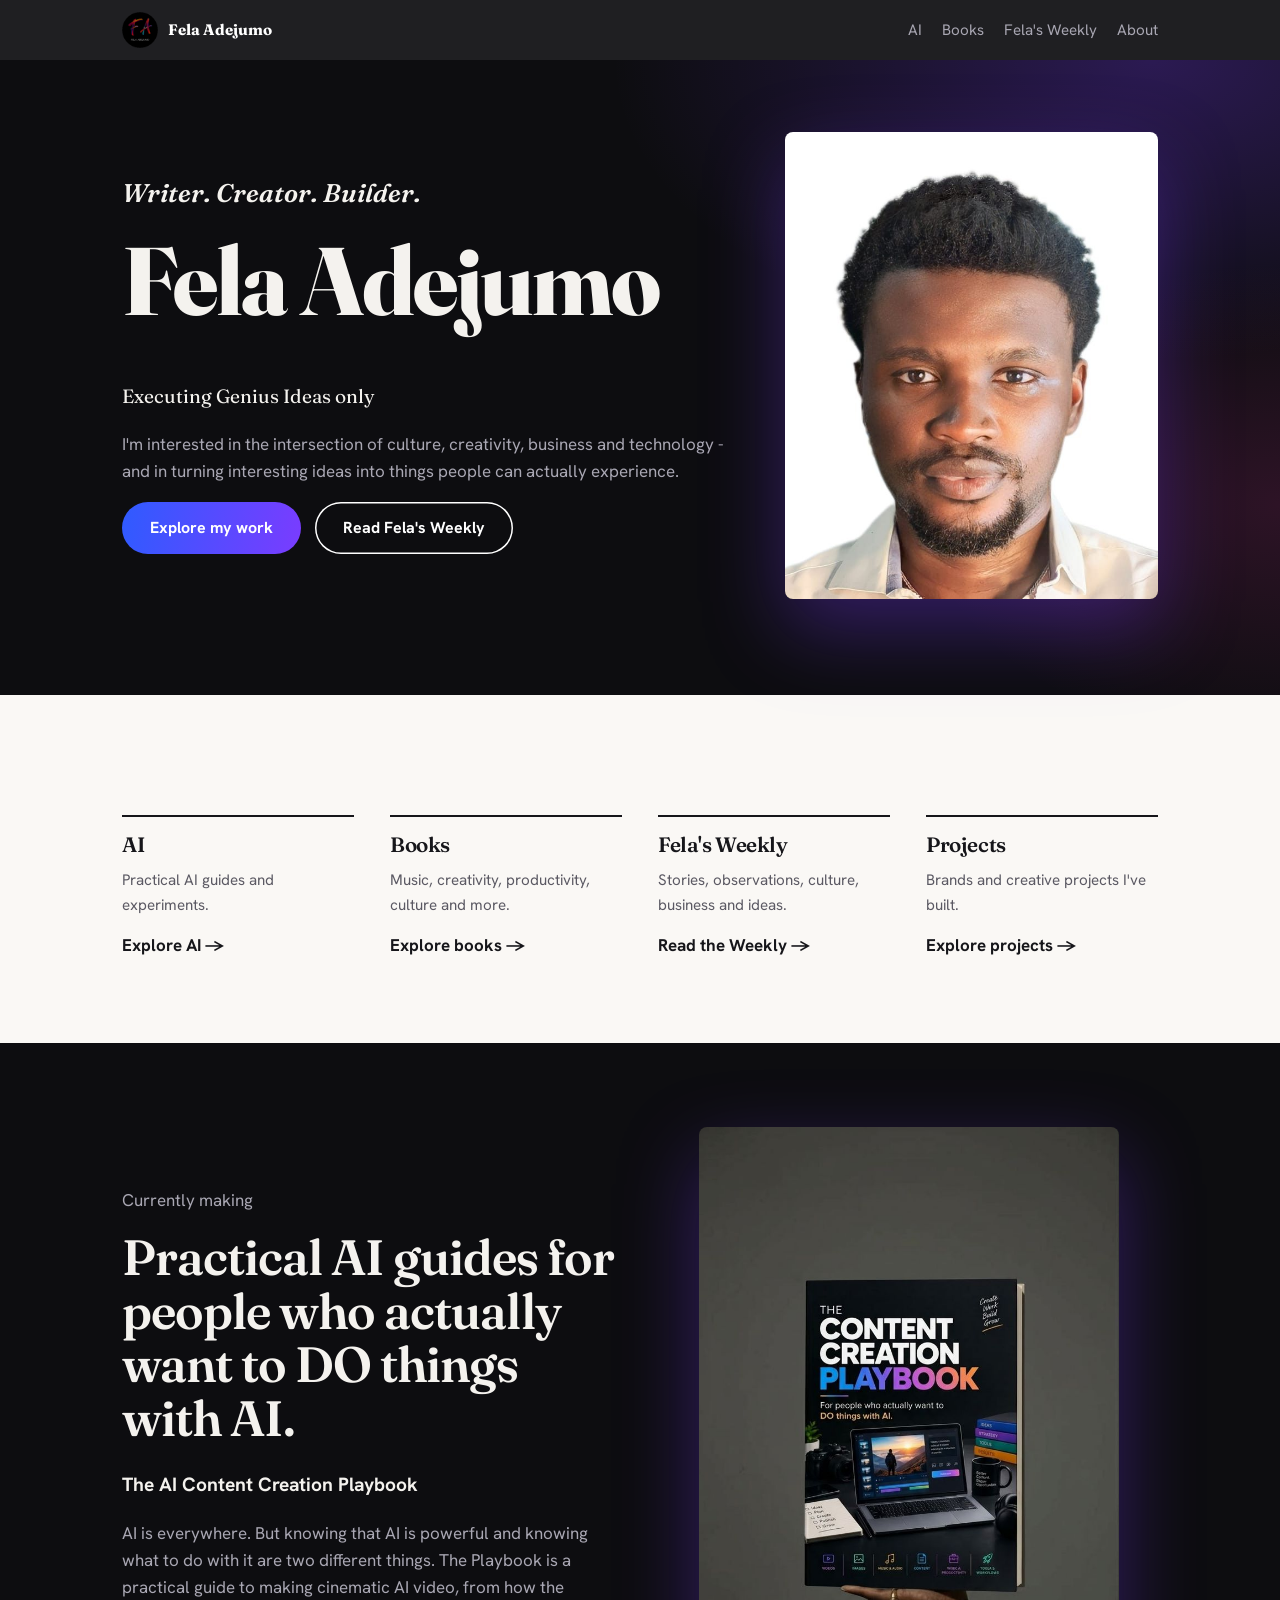
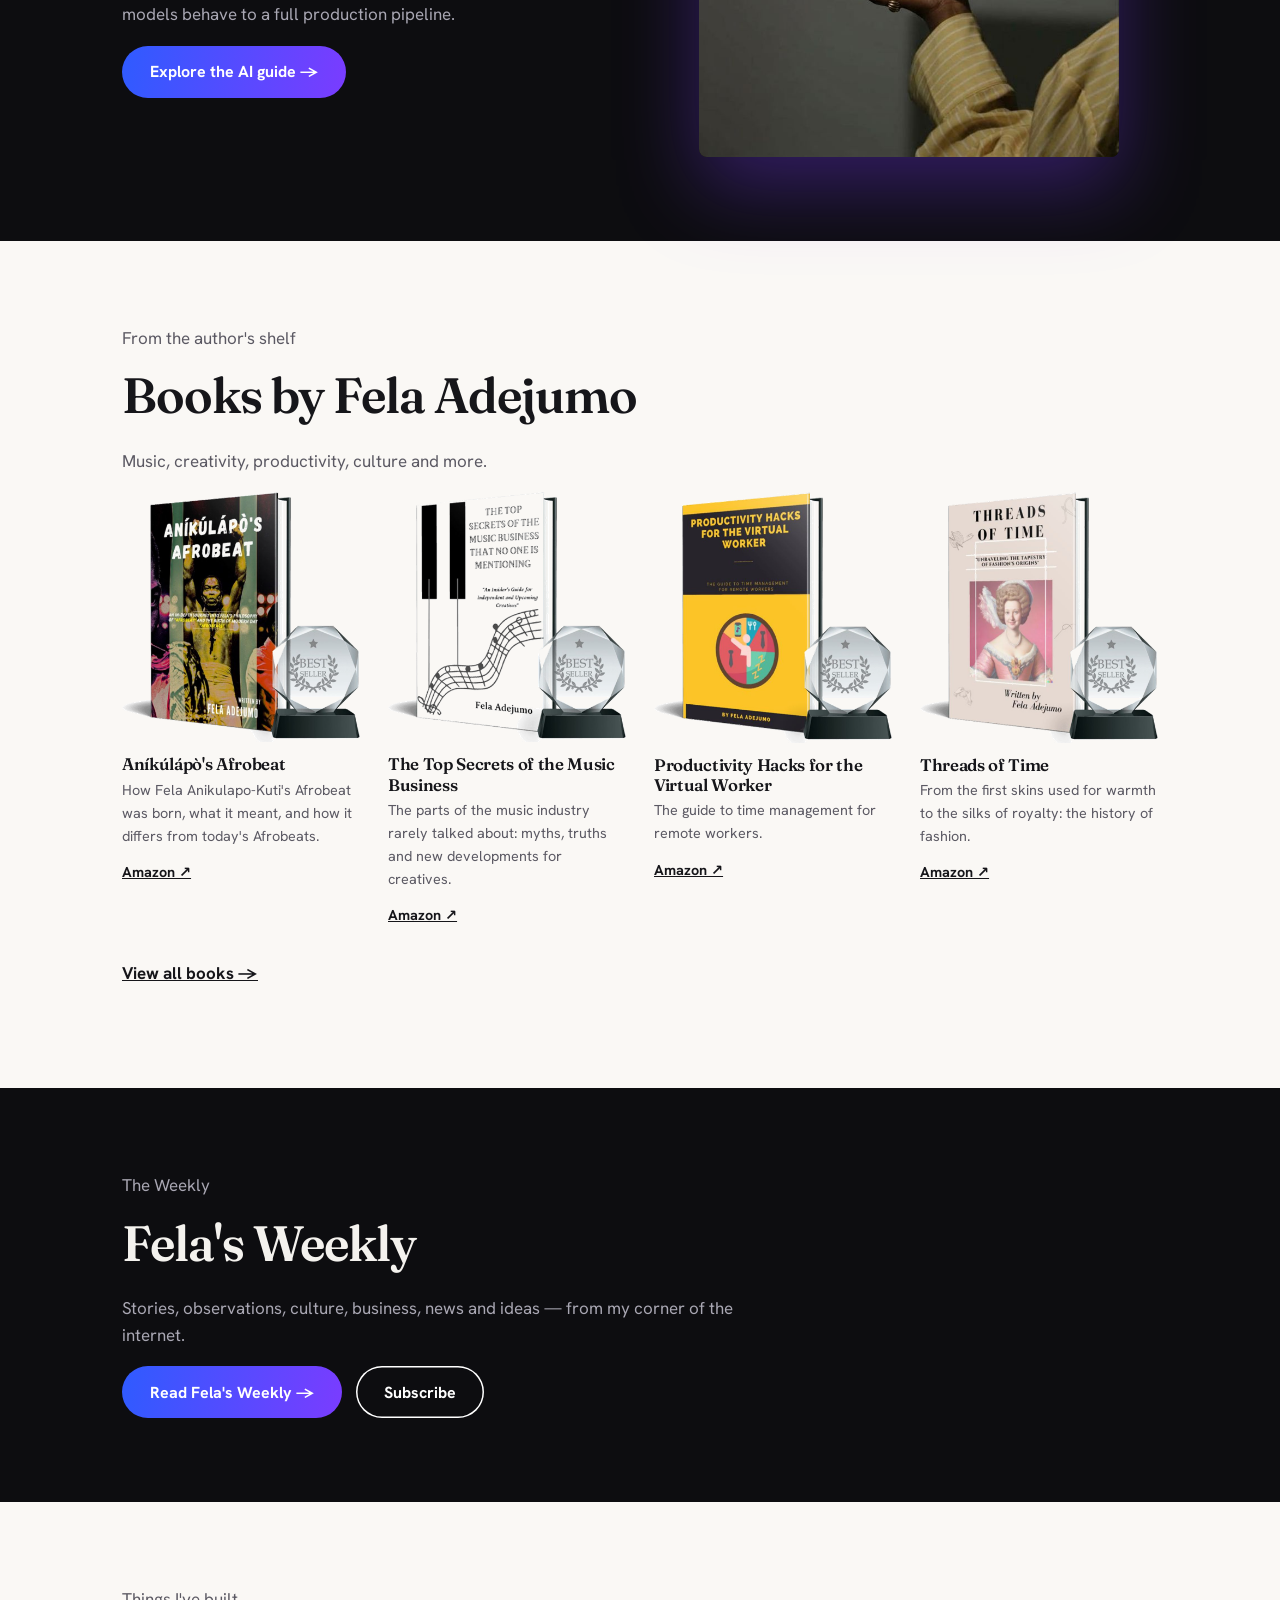
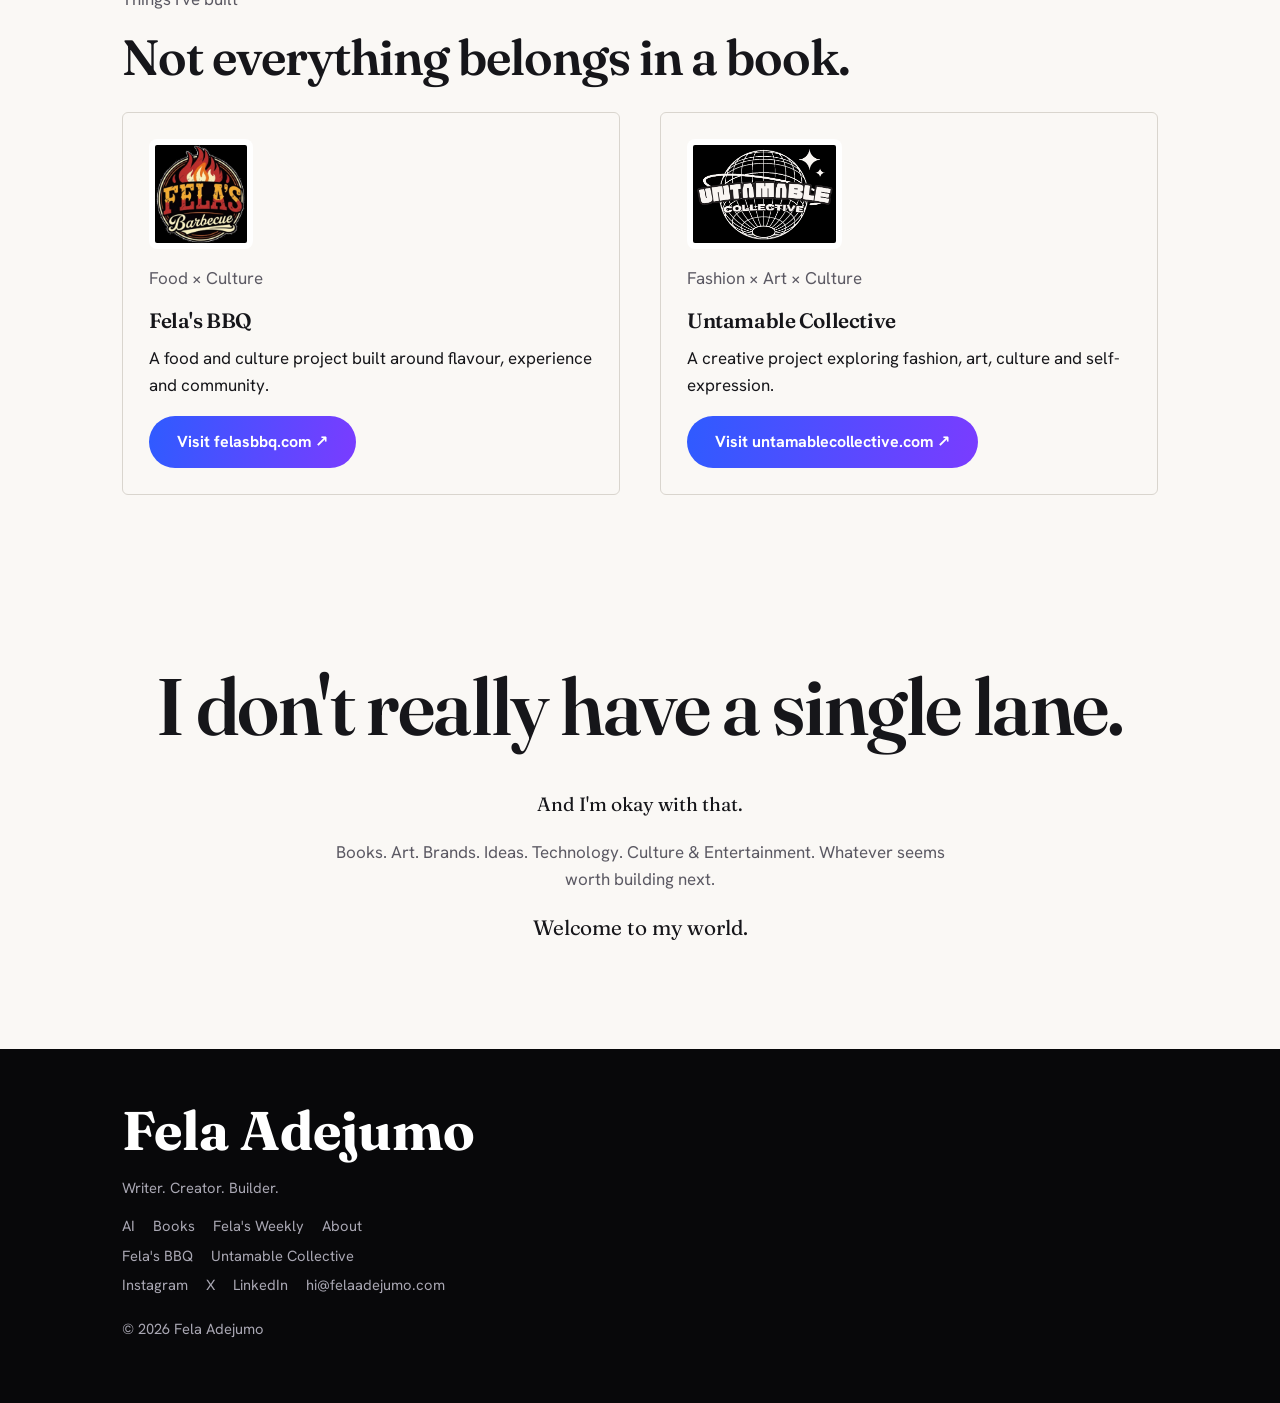
==== commit 62ab2d41: "Update homepage lede text" ====
--- a/index.html
+++ b/index.html
@@ -1,7 +1,7 @@
 <!DOCTYPE html><html lang="en"><head><meta charset="utf-8"><meta name="viewport" content="width=device-width,initial-scale=1,viewport-fit=cover"><title>Fela Adejumo — Writer, Creator & Builder</title><meta name="description" content="The official home of Fela Adejumo — writer, creator and builder exploring culture, creativity, business, technology, books, digital products and more."><meta property="og:title" content="Fela Adejumo — Writer, Creator & Builder"><meta property="og:description" content="The official home of Fela Adejumo — writer, creator and builder exploring culture, creativity, business, technology, books, digital products and more."><meta property="og:type" content="website"><link rel="preconnect" href="https://fonts.googleapis.com"><link rel="preconnect" href="https://fonts.gstatic.com" crossorigin><link href="https://fonts.googleapis.com/css2?family=Fraunces:opsz,wght@9..144,400;9..144,600;9..144,800&family=Hanken+Grotesk:wght@400;500;700&display=swap" rel="stylesheet"><link rel="icon" href="/assets/favicon.png"><link rel="stylesheet" href="/assets/site.css"></head><body><nav><div class="wrap"><a href="/" style="margin:0;color:#fff;display:flex;align-items:center;gap:10px"><img src="/assets/logo.png" alt="" width="36" height="36"><b>Fela Adejumo</b></a><div class="links"><a href="/ai">AI</a><a href="/books">Books</a><a href="/felasweekly">Fela's Weekly</a><a href="/about">About</a></div></div></nav>
 <header class="hero dark"><div class="wrap grid2" style="grid-template-columns:1.25fr .75fr"><div><p class="tag">Writer. Creator. Builder.</p><h1>Fela Adejumo</h1>
 <p class="lede" style="font-family:var(--serif);max-width:24em">Executing Genius Ideas only</p>
-<p class="mute">I'm interested in the intersection of culture, creativity, business and technology — and in turning interesting ideas into things people can actually experience, use or read.</p>
+<p class="mute">I'm interested in the intersection of culture, creativity, business and technology - and in turning interesting ideas into things people can actually experience.</p>
 <div class="row"><a class="btn" href="#paths">Explore my work</a><a class="btn ghost" href="/felasweekly">Read Fela's Weekly</a></div>
 </div><img class="shot" src="/assets/fela.jpg" alt="Portrait of Fela Adejumo" style="margin-inline:auto"></div></header>
 <section id="paths"><div class="wrap"><div class="grid" style="margin-top:36px">
